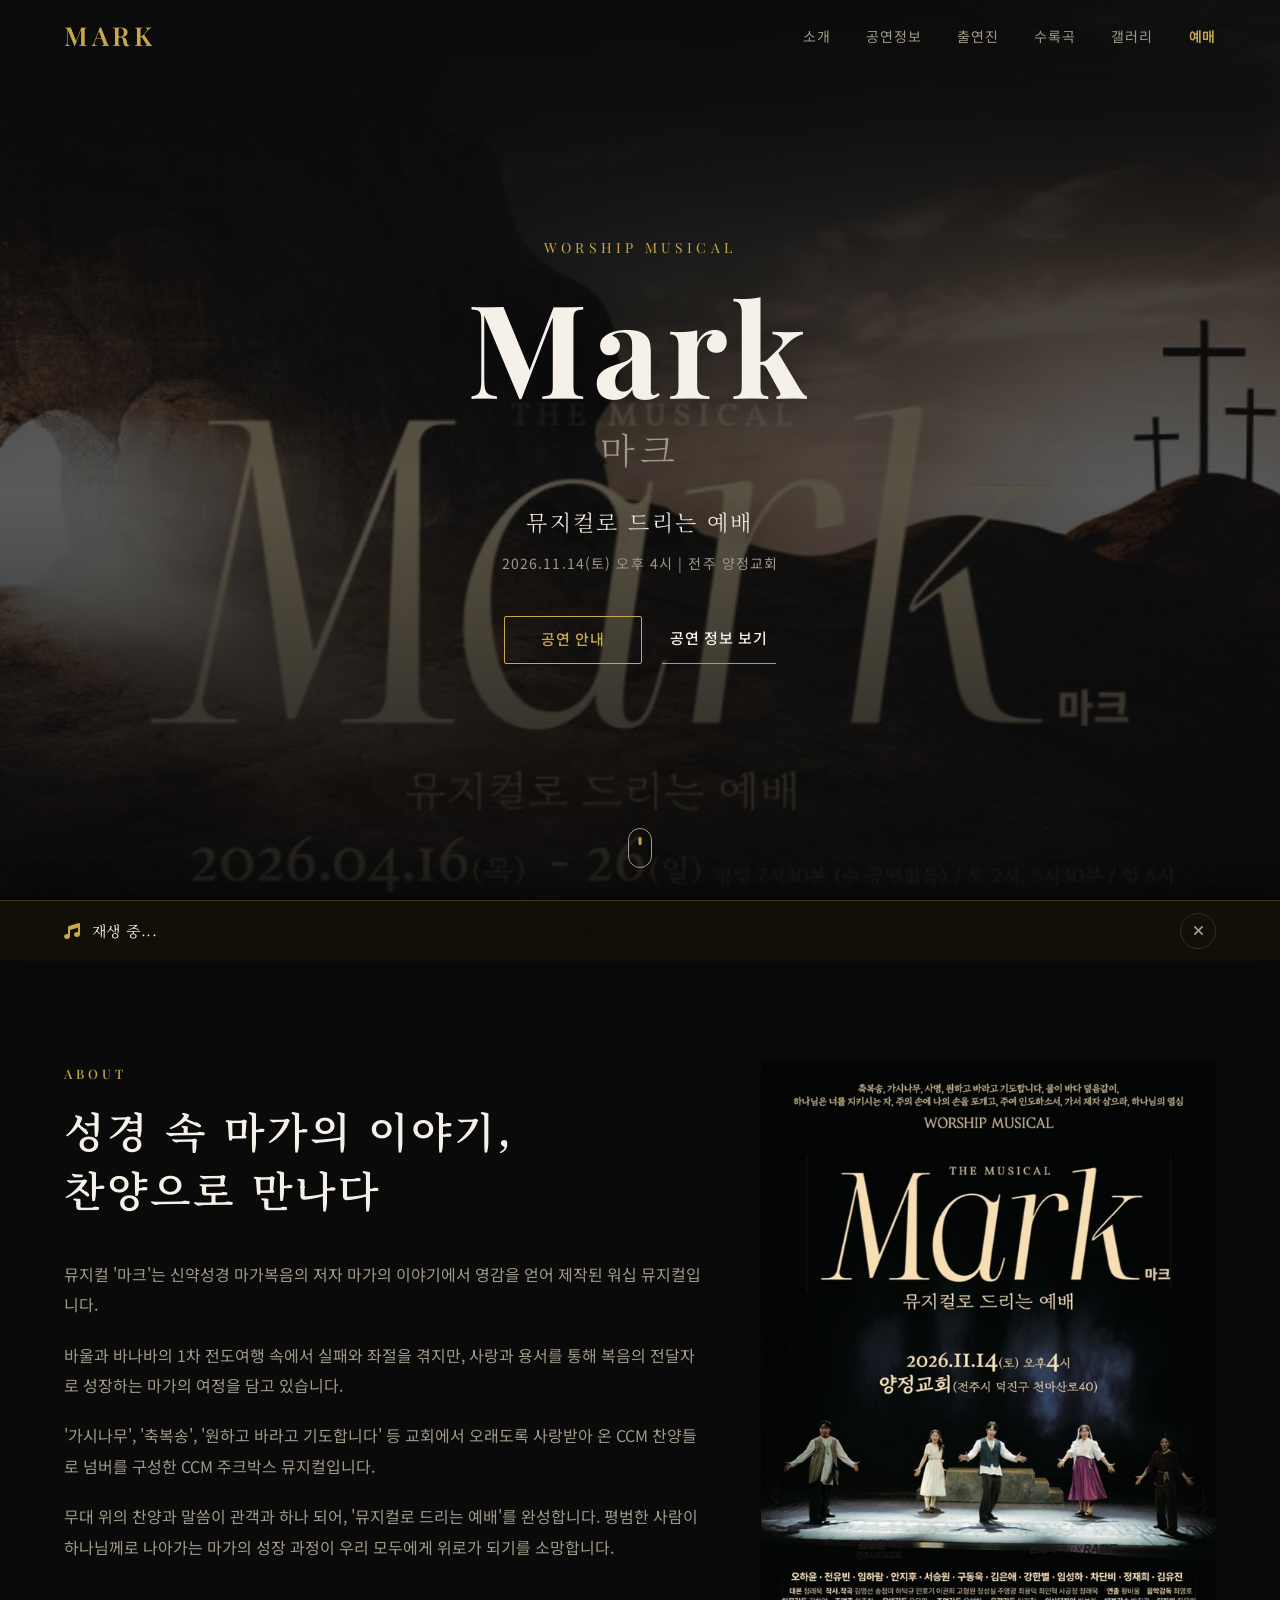
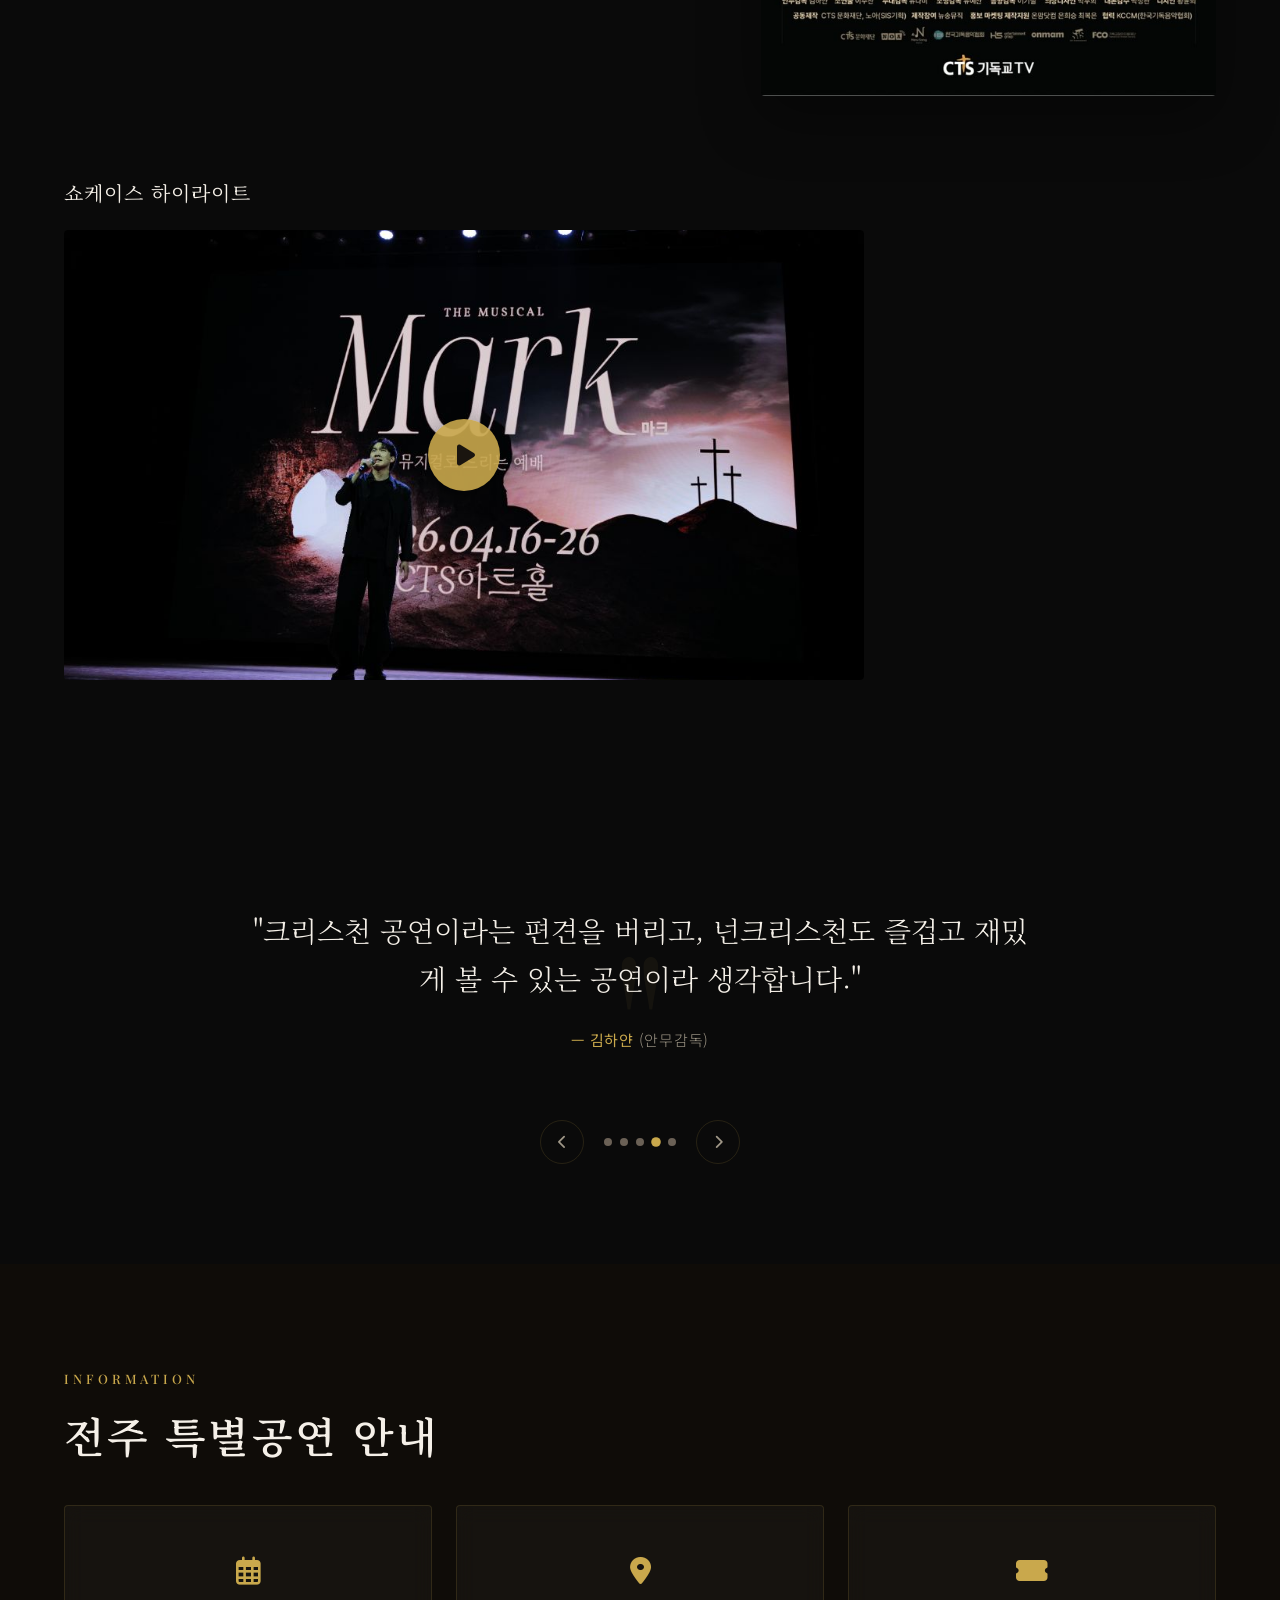
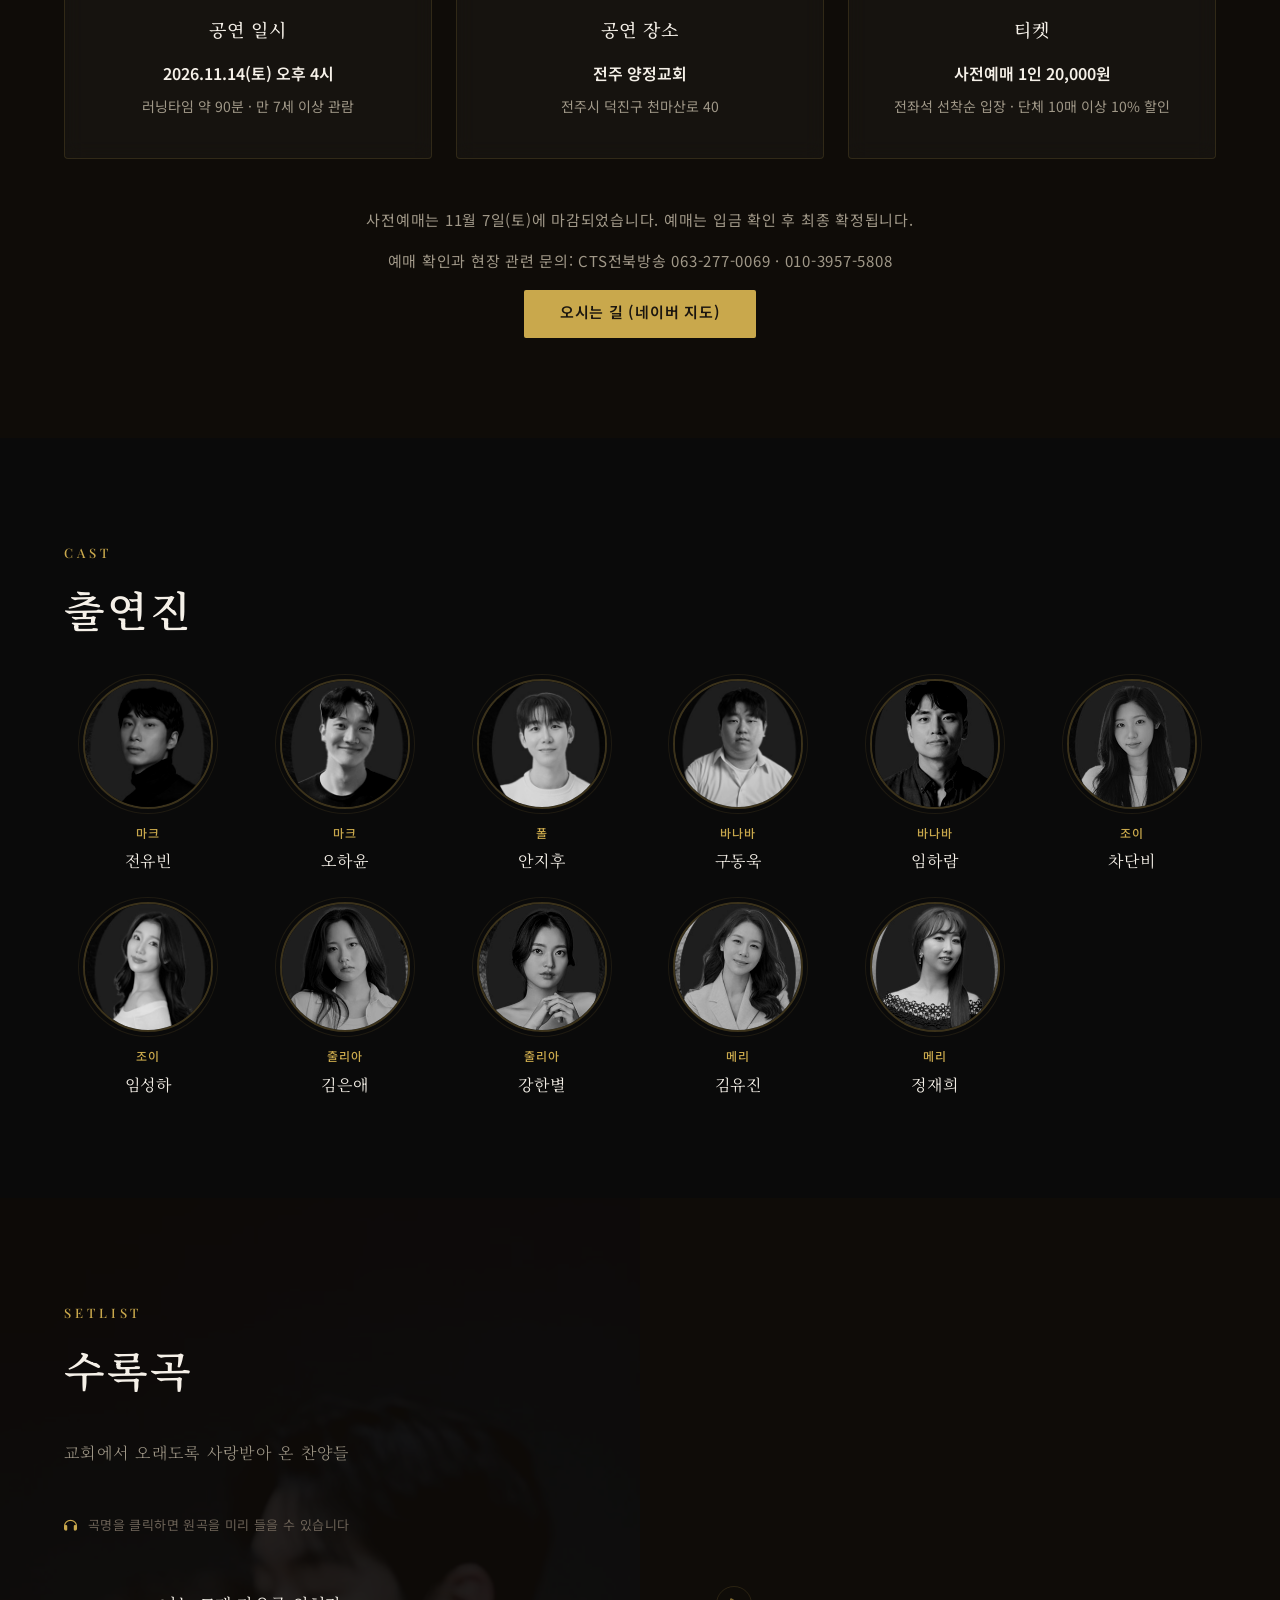
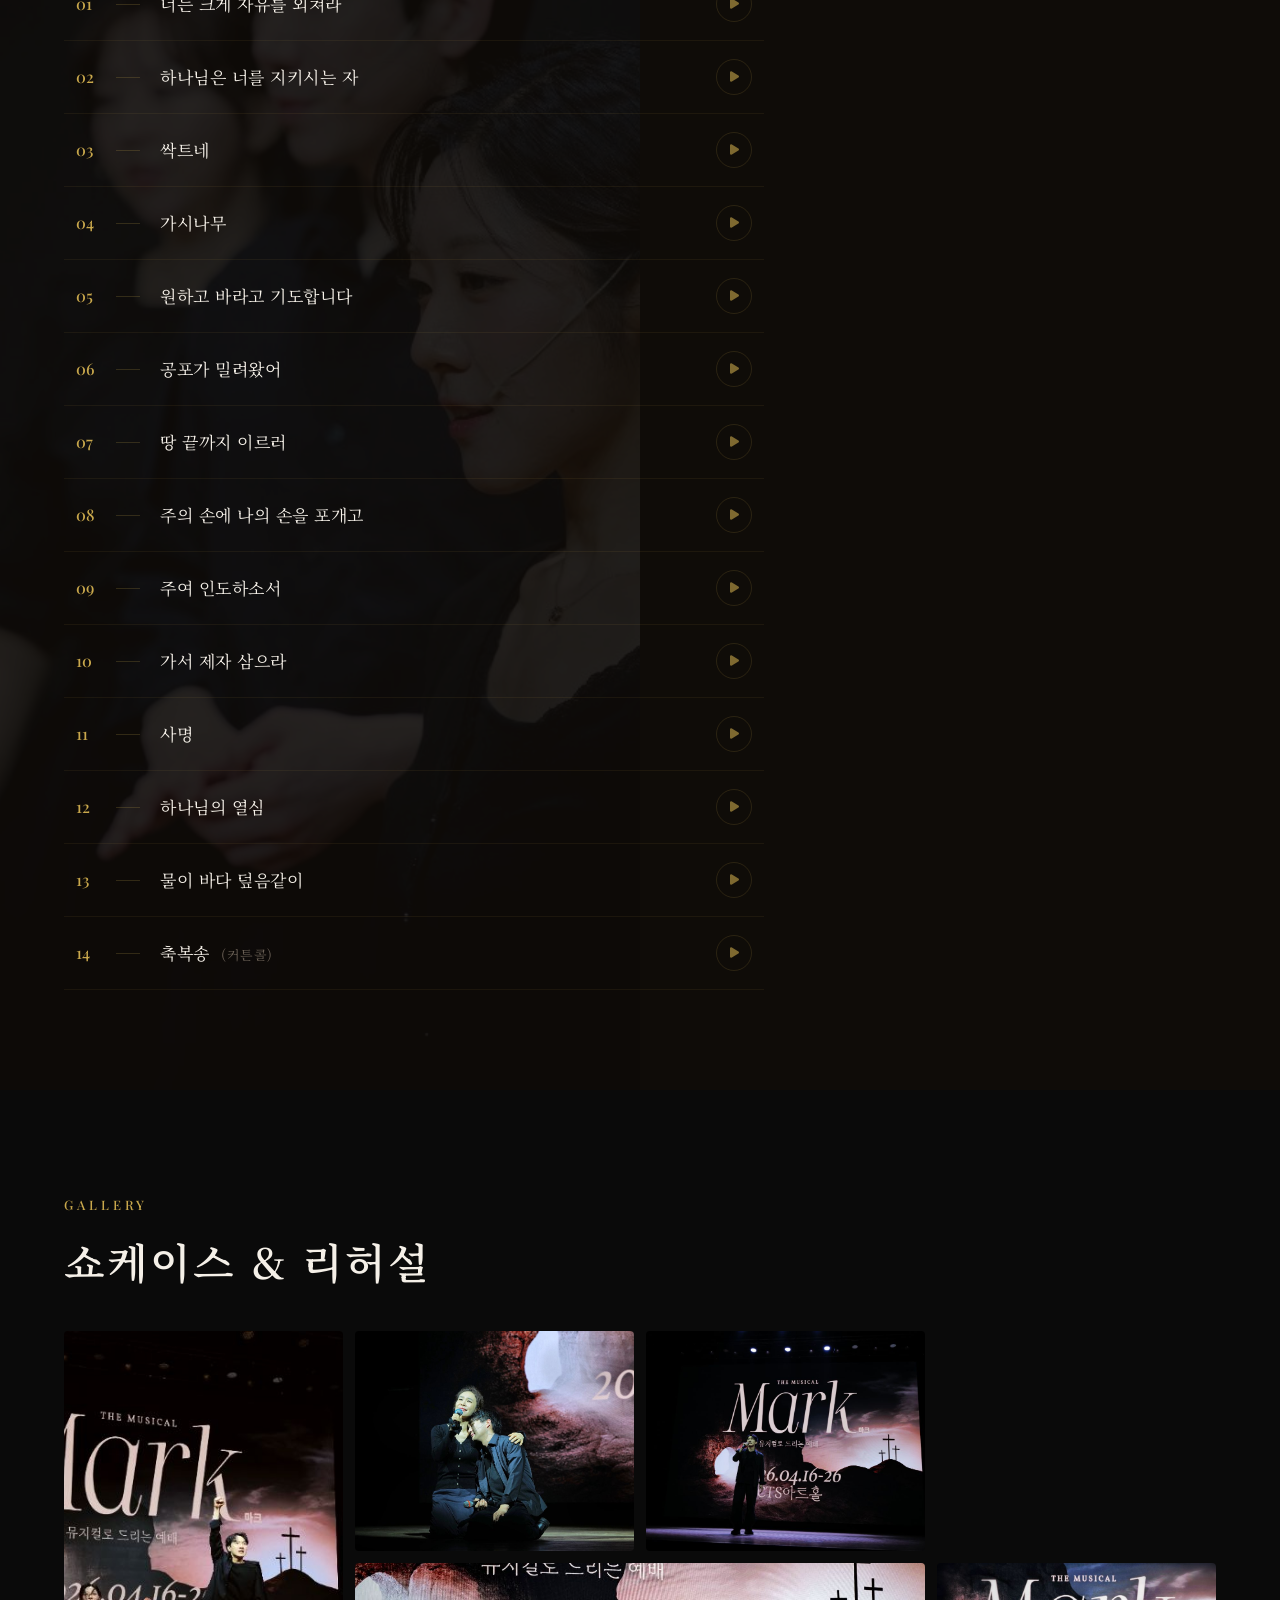
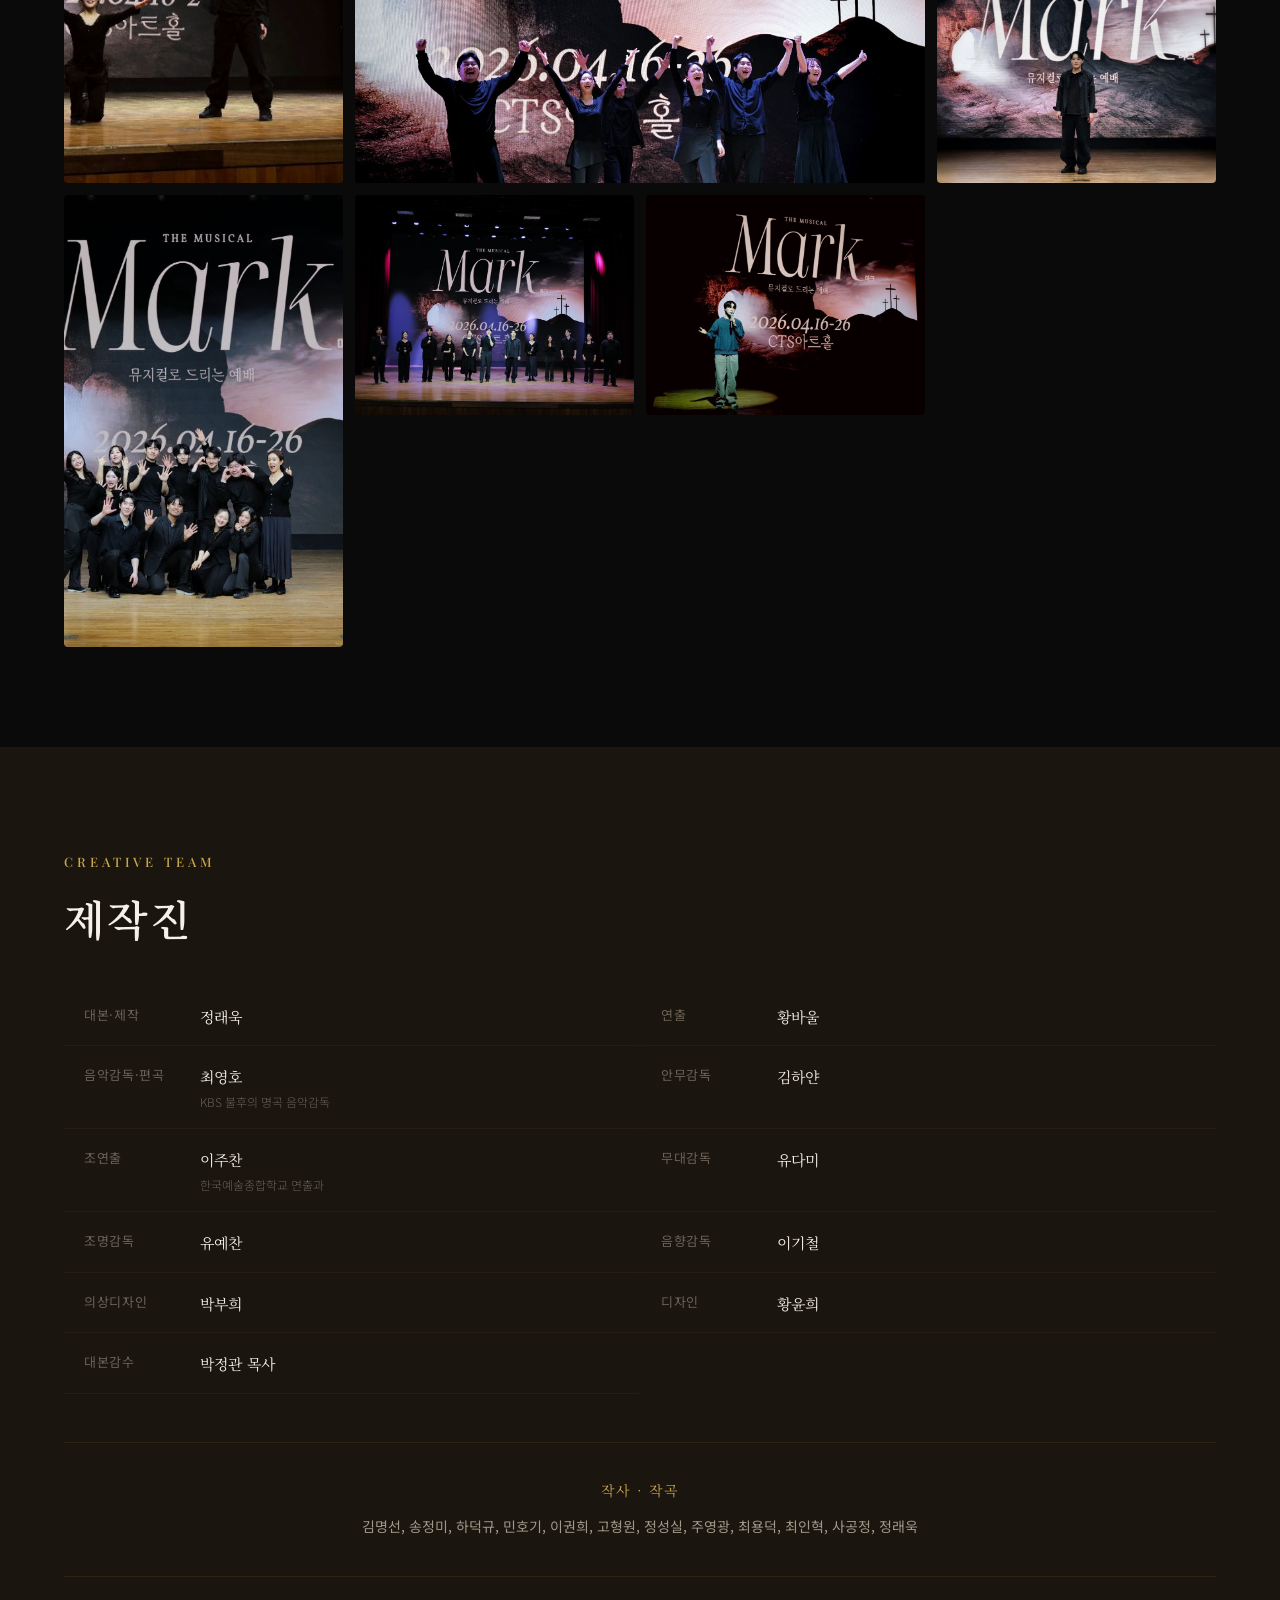
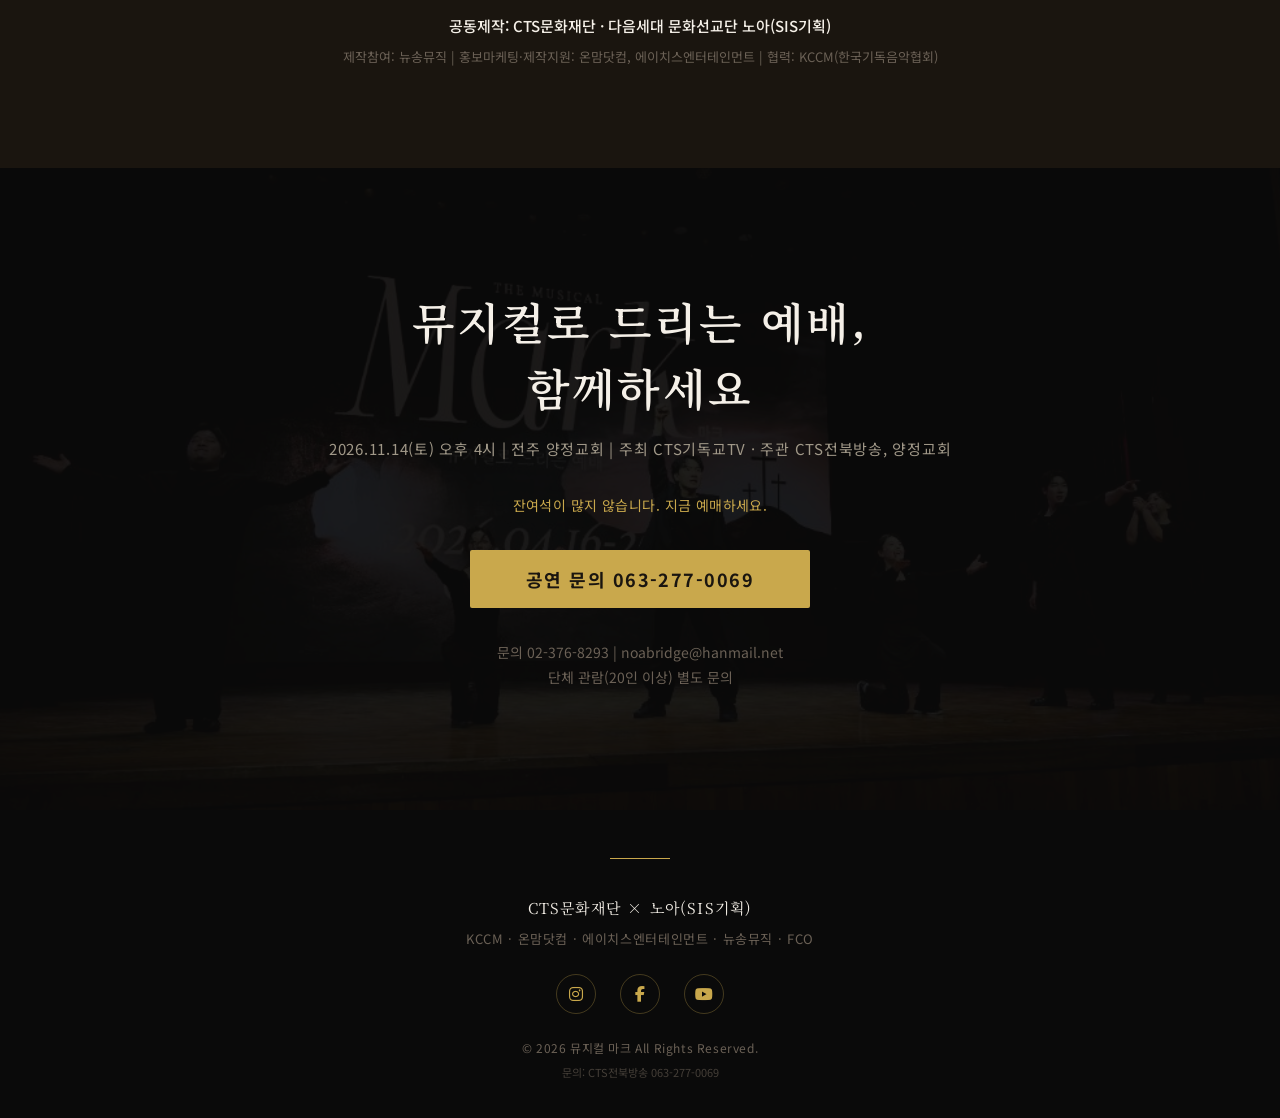
==== index.html @ 4c3b31bd "Add files via upload" ====
<!DOCTYPE html>
<html lang="ko">
<head>
    <meta charset="UTF-8">
    <meta name="viewport" content="width=device-width, initial-scale=1.0">
    <title>WORSHIP MUSICAL MARK | 전주 특별공연</title>
    <meta name="description" content="워십 뮤지컬 마크 전주 특별공연. 2026.11.14(토) 오후 4시 전주 양정교회. 성경 속 마가의 이야기를 찬양과 드라마로 만나세요.">
    <meta property="og:title" content="WORSHIP MUSICAL MARK | 전주 특별공연">
    <meta property="og:description" content="2026.11.14(토) 오후 4시 전주 양정교회. 우리가 사랑했던 찬양이 한 편의 이야기가 됩니다.">
    <meta property="og:image" content="https://mark.churchhistory.kr/images/poster-jeonju.jpg">
    <meta property="og:type" content="website">
    <link rel="preconnect" href="https://fonts.googleapis.com">
    <link rel="preconnect" href="https://fonts.gstatic.com" crossorigin>
    <link href="https://fonts.googleapis.com/css2?family=Playfair+Display:ital,wght@0,400;0,500;0,600;0,700;1,400&family=Noto+Serif+KR:wght@300;400;500;600;700&family=Noto+Sans+KR:wght@300;400;500;600;700&display=swap" rel="stylesheet">
    <link rel="stylesheet" href="https://cdn.jsdelivr.net/npm/@fortawesome/fontawesome-free@6.4.0/css/all.min.css">
    <link rel="stylesheet" href="style.css">
</head>
<body>
    <!-- Navigation -->
    <nav id="navbar" class="navbar">
        <div class="nav-inner">
            <a href="#hero" class="nav-logo">MARK</a>
            <ul class="nav-links" id="navLinks">
                <li><a href="#about" data-nav>소개</a></li>
                <li><a href="#information" data-nav>공연정보</a></li>
                <li><a href="#cast" data-nav>출연진</a></li>
                <li><a href="#setlist" data-nav>수록곡</a></li>
                <li><a href="#gallery" data-nav>갤러리</a></li>
                <li><a href="#booking" data-nav class="nav-cta">예매</a></li>
            </ul>
            <button class="hamburger" id="hamburger" aria-label="메뉴 열기">
                <span></span><span></span><span></span>
            </button>
        </div>
    </nav>

    <!-- Mobile Menu Overlay -->
    <div class="mobile-menu" id="mobileMenu">
        <ul>
            <li><a href="#about" data-mobile-nav>소개</a></li>
            <li><a href="#voice" data-mobile-nav>한마디</a></li>
            <li><a href="#information" data-mobile-nav>공연정보</a></li>
            
            <li><a href="#curtaincall" data-mobile-nav>커튼콜</a></li>
            <li><a href="#cast" data-mobile-nav>출연진</a></li>
            <li><a href="#setlist" data-mobile-nav>수록곡</a></li>
            <li><a href="#gallery" data-mobile-nav>갤러리</a></li>
            <li><a href="#creative" data-mobile-nav>제작진</a></li>
            <li><a href="#booking" data-mobile-nav class="mobile-cta">예매</a></li>
        </ul>
    </div>

    <!-- Section 1: Hero — Slideshow Background -->
    <section id="hero" class="hero">
        <div class="hero-slideshow">
            <div class="hero-slide active">
                <img src="gallery-02.jpg" alt="" class="hero-slide-img">
            </div>
            <div class="hero-slide">
                <img src="gallery-01.jpg" alt="" class="hero-slide-img">
            </div>
            <div class="hero-slide">
                <img src="gallery-04.jpg" alt="" class="hero-slide-img">
            </div>
            <div class="hero-slide">
                <img src="hero-bg.jpg" alt="" class="hero-slide-img">
            </div>
        </div>
        <div class="hero-overlay"></div>
        <div class="hero-content">
            <p class="hero-sub reveal">WORSHIP MUSICAL</p>
            <h1 class="hero-title reveal">Mark</h1>
            <p class="hero-title-kr reveal">마크</p>
            <p class="hero-tagline reveal">뮤지컬로 드리는 예배</p>
            <p class="hero-date reveal">2026.11.14(토) 오후 4시 | 전주 양정교회</p>
            <div class="hero-buttons reveal">
                <a href="#information" class="btn btn-outline-gold">공연 안내</a>
                <a href="#information" class="btn btn-text-link">공연 정보 보기</a>
            </div>
        </div>
        <div class="scroll-indicator">
            <span></span>
        </div>
    </section>

    <!-- Countdown Banner -->
    <div class="countdown-banner" id="countdownBanner">
        <div class="countdown-inner">
            <span id="countdownText"></span>
        </div>
    </div>

    <!-- Section 2: About -->
    <section id="about" class="section about">
        <div class="container">
            <div class="about-grid">
                <div class="about-text">
                    <span class="section-label reveal">ABOUT</span>
                    <h2 class="section-title reveal">성경 속 마가의 이야기,<br>찬양으로 만나다</h2>
                    <div class="about-body reveal">
                        <p>뮤지컬 '마크'는 신약성경 마가복음의 저자 마가의 이야기에서 영감을 얻어 제작된 워십 뮤지컬입니다.</p>
                        <p>바울과 바나바의 1차 전도여행 속에서 실패와 좌절을 겪지만, 사랑과 용서를 통해 복음의 전달자로 성장하는 마가의 여정을 담고 있습니다.</p>
                        <p>'가시나무', '축복송', '원하고 바라고 기도합니다' 등 교회에서 오래도록 사랑받아 온 CCM 찬양들로 넘버를 구성한 CCM 주크박스 뮤지컬입니다.</p>
                        <p>무대 위의 찬양과 말씀이 관객과 하나 되어, '뮤지컬로 드리는 예배'를 완성합니다. 평범한 사람이 하나님께로 나아가는 마가의 성장 과정이 우리 모두에게 위로가 되기를 소망합니다.</p>
                    </div>
                </div>
                <div class="about-image reveal">
                    <img src="poster-jeonju.jpg" alt="뮤지컬 마크 포스터" loading="lazy">
                </div>
            </div>
            <!-- Video Section — YouTube Embed -->
            <div class="video-section reveal">
                <h3 class="video-title">쇼케이스 하이라이트</h3>
                <div class="video-wrapper" id="videoWrapper">
                    <div class="video-thumbnail-wrap" id="videoThumbnail">
                        <img src="gallery-03.jpg" alt="쇼케이스 하이라이트 썸네일" loading="lazy" class="video-thumbnail">
                        <button class="video-play-btn" aria-label="영상 재생">
                            <i class="fas fa-play"></i>
                        </button>
                    </div>
                </div>
            </div>
        </div>
    </section>

    <!-- Section: Voice / Quotes -->
    <section id="voice" class="section voice">
        <div class="container">
            <div class="voice-deco">"</div>
            <div class="voice-slider" id="voiceSlider">
                <div class="voice-slide active" data-slide="0">
                    <blockquote>
                        <p>"하나님은 한 사람 한 사람을 존재 자체로 사랑하시고 빚어 가신다는 걸 알았으면 좋겠습니다."</p>
                        <cite>— 황바울 <span>(연출)</span></cite>
                    </blockquote>
                </div>
                <div class="voice-slide" data-slide="1">
                    <blockquote>
                        <p>"가장 큰 수확은 신인 배우들의 열정과 진정성, 그리고 폭발적인 성량"</p>
                        <cite>— 공연전시 인플루언서 은피리</cite>
                    </blockquote>
                </div>
                <div class="voice-slide" data-slide="2">
                    <blockquote>
                        <p>"바나바의 이름이 '위로의 아들'이라는 뜻을 알게 되었습니다. 배역에 맞게 동료 배우들을 사랑으로 대하려 노력하고 있습니다."</p>
                        <cite>— 임하람 <span>(바나바 역)</span></cite>
                    </blockquote>
                </div>
                <div class="voice-slide" data-slide="3">
                    <blockquote>
                        <p>"크리스천 공연이라는 편견을 버리고, 넌크리스천도 즐겁고 재밌게 볼 수 있는 공연이라 생각합니다."</p>
                        <cite>— 김하얀 <span>(안무감독)</span></cite>
                    </blockquote>
                </div>
                <div class="voice-slide" data-slide="4">
                    <blockquote>
                        <p>"마가의 걸음을 잘 기억하셔서, 앞으로의 삶에서 많은 넘어짐과 실패 속에서도 하나님을 기억하시길."</p>
                        <cite>— 이주찬 <span>(조연출)</span></cite>
                    </blockquote>
                </div>
            </div>
            <div class="voice-controls">
                <button class="voice-arrow voice-prev" aria-label="이전"><i class="fas fa-chevron-left"></i></button>
                <div class="voice-dots" id="voiceDots"></div>
                <button class="voice-arrow voice-next" aria-label="다음"><i class="fas fa-chevron-right"></i></button>
            </div>
        </div>
    </section>

    <!-- Section 3: Information -->
    <section id="information" class="section information">
        <div class="container">
            <span class="section-label reveal">INFORMATION</span>
            <h2 class="section-title reveal">전주 특별공연 안내</h2>
            <div class="info-grid">
                <div class="info-card reveal">
                    <div class="info-icon"><i class="far fa-calendar-alt"></i></div>
                    <h3>공연 일시</h3>
                    <p class="info-main">2026.11.14(토) 오후 4시</p>
                    <p class="info-detail">러닝타임 약 90분 · 만 7세 이상 관람</p>
                </div>
                <div class="info-card reveal">
                    <div class="info-icon"><i class="fas fa-map-marker-alt"></i></div>
                    <h3>공연 장소</h3>
                    <p class="info-main">전주 양정교회</p>
                    <p class="info-detail">전주시 덕진구 천마산로 40</p>
                </div>
                <div class="info-card reveal">
                    <div class="info-icon"><i class="fas fa-ticket-alt"></i></div>
                    <h3>티켓</h3>
                    <p class="info-main">사전예매 1인 20,000원</p>
                    <p class="info-detail">전좌석 선착순 입장 · 단체 10매 이상 10% 할인</p>
                </div>
            </div>
            <div class="info-booking reveal">
                <p>사전예매는 11월 7일(토)에 마감되었습니다. 예매는 입금 확인 후 최종 확정됩니다.</p>
                <p>예매 확인과 현장 관련 문의: CTS전북방송 <a href="tel:063-277-0069">063-277-0069</a> · <a href="tel:010-3957-5808">010-3957-5808</a></p>
                <a href="https://map.naver.com/p/search/%EC%A0%84%EC%A3%BC%20%EC%96%91%EC%A0%95%EA%B5%90%ED%9A%8C" target="_blank" rel="noopener" class="btn btn-gold">오시는 길 (네이버 지도)</a>
            </div>
        </div>
    </section>

    <!-- Section 4: Discount -->
    

    <!-- Section 5: Special Curtain Call -->
    

    <!-- Section 6: Cast — Integrated Profile Cards -->
    <section id="cast" class="section cast">
        <div class="container">
            <span class="section-label reveal">CAST</span>
            <h2 class="section-title reveal">출연진</h2>
            <div class="cast-grid reveal">
                <!-- Row 1: 전유빈, 오하윤, 안지후, 구동욱 -->
                <div class="cast-card" data-bio="한국예술종합학교 재학 (신인)">
                    <div class="cast-img-wrap">
                        <img class="cast-photo" src="cast-jeon-yubin.jpg" alt="전유빈" loading="lazy">
                        <div class="cast-overlay">
                            <span class="cast-bio-text">한국예술종합학교 재학 (신인)</span>
                        </div>
                    </div>
                    <span class="cast-role">마크</span>
                    <span class="cast-name">전유빈</span>
                </div>
                <div class="cast-card" data-bio="한국예술종합학교 재학 (신인)">
                    <div class="cast-img-wrap">
                        <img class="cast-photo" src="cast-oh-hayoon.jpg" alt="오하윤" loading="lazy">
                        <div class="cast-overlay">
                            <span class="cast-bio-text">한국예술종합학교 재학 (신인)</span>
                        </div>
                    </div>
                    <span class="cast-role">마크</span>
                    <span class="cast-name">오하윤</span>
                </div>
                <div class="cast-card" data-bio="김종욱 찾기, 뱀프헌터, 음악극 수궁가 등 출연">
                    <div class="cast-img-wrap">
                        <img class="cast-photo" src="cast-ahn-jihu.jpg" alt="안지후" loading="lazy">
                        <div class="cast-overlay">
                            <span class="cast-bio-text">김종욱 찾기, 뱀프헌터, 음악극 수궁가 등 출연</span>
                        </div>
                    </div>
                    <span class="cast-role">폴</span>
                    <span class="cast-name">안지후</span>
                </div>
                <div class="cast-card" data-bio="넷플릭스 Take One AKMU편, 이문세 The Best 등 출연">
                    <div class="cast-img-wrap">
                        <img class="cast-photo" src="cast-koo-donguk.jpg" alt="구동욱" loading="lazy">
                        <div class="cast-overlay">
                            <span class="cast-bio-text">넷플릭스 Take One AKMU편, 이문세 The Best 등 출연</span>
                        </div>
                    </div>
                    <span class="cast-role">바나바</span>
                    <span class="cast-name">구동욱</span>
                </div>
                <!-- Row 1 continued: 임하람, 차단비 -->
                <div class="cast-card" data-bio="지저스크라이스트 수퍼스타, 데스노트, 록키호러쇼 등 출연">
                    <div class="cast-img-wrap">
                        <img class="cast-photo" src="cast-im-haram.jpg" alt="임하람" loading="lazy">
                        <div class="cast-overlay">
                            <span class="cast-bio-text">지저스크라이스트 수퍼스타, 데스노트, 록키호러쇼 등 출연</span>
                        </div>
                    </div>
                    <span class="cast-role">바나바</span>
                    <span class="cast-name">임하람</span>
                </div>
                <div class="cast-card" data-bio="오즈의 의류수거함(주연), 세종1446 등 출연">
                    <div class="cast-img-wrap">
                        <img class="cast-photo" src="cast-cha-danbi.jpg" alt="차단비" loading="lazy">
                        <div class="cast-overlay">
                            <span class="cast-bio-text">오즈의 의류수거함(주연), 세종1446 등 출연</span>
                        </div>
                    </div>
                    <span class="cast-role">조이</span>
                    <span class="cast-name">차단비</span>
                </div>
                <!-- Row 2: 임성하, 김은애, 강한별, 김유진, 정재희 -->
                <div class="cast-card" data-bio="백석예술대학교 뮤지컬과 졸업 (신인)">
                    <div class="cast-img-wrap">
                        <img class="cast-photo" src="cast-im-sungha.jpg" alt="임성하" loading="lazy">
                        <div class="cast-overlay">
                            <span class="cast-bio-text">백석예술대학교 뮤지컬과 졸업 (신인)</span>
                        </div>
                    </div>
                    <span class="cast-role">조이</span>
                    <span class="cast-name">임성하</span>
                </div>
                <div class="cast-card" data-bio="스웨그에이지 외쳐 조선! 등 출연">
                    <div class="cast-img-wrap">
                        <img class="cast-photo" src="cast-kim-eunae.jpg" alt="김은애" loading="lazy">
                        <div class="cast-overlay">
                            <span class="cast-bio-text">스웨그에이지 외쳐 조선! 등 출연</span>
                        </div>
                    </div>
                    <span class="cast-role">줄리아</span>
                    <span class="cast-name">김은애</span>
                </div>
                <div class="cast-card" data-bio="설공찬, 메리골드, 사월 등 출연">
                    <div class="cast-img-wrap">
                        <img class="cast-photo" src="cast-kang-hanbyul.jpg" alt="강한별" loading="lazy">
                        <div class="cast-overlay">
                            <span class="cast-bio-text">설공찬, 메리골드, 사월 등 출연</span>
                        </div>
                    </div>
                    <span class="cast-role">줄리아</span>
                    <span class="cast-name">강한별</span>
                </div>
                <div class="cast-card" data-bio="경희대 성악과/단국대 뮤지컬 석사, 싱인인더레인, 미녀와야수 등 출연">
                    <div class="cast-img-wrap">
                        <img class="cast-photo" src="cast-kim-yujin.jpg" alt="김유진" loading="lazy">
                        <div class="cast-overlay">
                            <span class="cast-bio-text">경희대 성악과/단국대 뮤지컬 석사, 싱인인더레인, 미녀와야수 등 출연</span>
                        </div>
                    </div>
                    <span class="cast-role">메리</span>
                    <span class="cast-name">김유진</span>
                </div>
                <div class="cast-card" data-bio="지킬앤하이드, 스위니토드, 웃는남자 등 출연">
                    <div class="cast-img-wrap">
                        <img class="cast-photo" src="cast-jung-jaehee.jpg" alt="정재희" loading="lazy">
                        <div class="cast-overlay">
                            <span class="cast-bio-text">지킬앤하이드, 스위니토드, 웃는남자 등 출연</span>
                        </div>
                    </div>
                    <span class="cast-role">메리</span>
                    <span class="cast-name">정재희</span>
                </div>
            </div>
        </div>
    </section>

    <!-- Section 7: Setlist -->
    <section id="setlist" class="section setlist">
        <div class="setlist-bg-img"></div>
        <div class="container">
            <span class="section-label reveal">SETLIST</span>
            <h2 class="section-title reveal">수록곡</h2>
            <p class="setlist-subtitle reveal">교회에서 오래도록 사랑받아 온 찬양들</p>
            <p class="setlist-hint reveal"><i class="fas fa-headphones"></i> 곡명을 클릭하면 원곡을 미리 들을 수 있습니다</p>
            <ol class="setlist-list">
                <li class="reveal" data-yt="CCM 너는 크게 자유를 외쳐라"><span class="sl-num">01</span><span class="sl-divider"></span><span class="sl-name">너는 크게 자유를 외쳐라</span><button class="sl-play" aria-label="재생"><i class="fas fa-play"></i></button></li>
                <li class="reveal" data-yt="CCM 하나님은 너를 지키시는 자"><span class="sl-num">02</span><span class="sl-divider"></span><span class="sl-name">하나님은 너를 지키시는 자</span><button class="sl-play" aria-label="재생"><i class="fas fa-play"></i></button></li>
                <li class="reveal" data-yt="CCM 싹트네 찬양"><span class="sl-num">03</span><span class="sl-divider"></span><span class="sl-name">싹트네</span><button class="sl-play" aria-label="재생"><i class="fas fa-play"></i></button></li>
                <li class="reveal" data-yt="CCM 가시나무 찬양"><span class="sl-num">04</span><span class="sl-divider"></span><span class="sl-name">가시나무</span><button class="sl-play" aria-label="재생"><i class="fas fa-play"></i></button></li>
                <li class="reveal" data-yt="찬미워십 원하고 바라고 기도합니다"><span class="sl-num">05</span><span class="sl-divider"></span><span class="sl-name">원하고 바라고 기도합니다</span><button class="sl-play" aria-label="재생"><i class="fas fa-play"></i></button></li>
                <li class="reveal" data-yt="CCM 공포가 밀려왔어 찬양"><span class="sl-num">06</span><span class="sl-divider"></span><span class="sl-name">공포가 밀려왔어</span><button class="sl-play" aria-label="재생"><i class="fas fa-play"></i></button></li>
                <li class="reveal" data-yt="CCM 땅 끝까지 이르러 찬양"><span class="sl-num">07</span><span class="sl-divider"></span><span class="sl-name">땅 끝까지 이르러</span><button class="sl-play" aria-label="재생"><i class="fas fa-play"></i></button></li>
                <li class="reveal" data-yt="CCM 주의 손에 나의 손을 포개고"><span class="sl-num">08</span><span class="sl-divider"></span><span class="sl-name">주의 손에 나의 손을 포개고</span><button class="sl-play" aria-label="재생"><i class="fas fa-play"></i></button></li>
                <li class="reveal" data-yt="CCM 주여 인도하소서 찬양"><span class="sl-num">09</span><span class="sl-divider"></span><span class="sl-name">주여 인도하소서</span><button class="sl-play" aria-label="재생"><i class="fas fa-play"></i></button></li>
                <li class="reveal" data-yt="CCM 가서 제자 삼으라 찬양"><span class="sl-num">10</span><span class="sl-divider"></span><span class="sl-name">가서 제자 삼으라</span><button class="sl-play" aria-label="재생"><i class="fas fa-play"></i></button></li>
                <li class="reveal" data-yt="CCM 사명 찬양"><span class="sl-num">11</span><span class="sl-divider"></span><span class="sl-name">사명</span><button class="sl-play" aria-label="재생"><i class="fas fa-play"></i></button></li>
                <li class="reveal" data-yt="CCM 하나님의 열심 찬양"><span class="sl-num">12</span><span class="sl-divider"></span><span class="sl-name">하나님의 열심</span><button class="sl-play" aria-label="재생"><i class="fas fa-play"></i></button></li>
                <li class="reveal" data-yt="CCM 물이 바다 덮음같이 찬양"><span class="sl-num">13</span><span class="sl-divider"></span><span class="sl-name">물이 바다 덮음같이</span><button class="sl-play" aria-label="재생"><i class="fas fa-play"></i></button></li>
                <li class="reveal curtaincall-song" data-yt="CCM 축복송 송정미"><span class="sl-num">14</span><span class="sl-divider"></span><span class="sl-name">축복송 <em>(커튼콜)</em></span><button class="sl-play" aria-label="재생"><i class="fas fa-play"></i></button></li>
            </ol>
        </div>
    </section>

    <!-- Section 8: Gallery -->
    <section id="gallery" class="section gallery">
        <div class="container">
            <span class="section-label reveal">GALLERY</span>
            <h2 class="section-title reveal">쇼케이스 &amp; 리허설</h2>
            <div class="gallery-grid reveal">
                <div class="gallery-item gi-tall" data-index="0">
                    <img src="gallery-01.jpg" alt="단체 안무" loading="lazy">
                </div>
                <div class="gallery-item" data-index="1">
                    <img src="gallery-02.jpg" alt="듀엣 감동 장면" loading="lazy">
                </div>
                <div class="gallery-item" data-index="2">
                    <img src="gallery-03.jpg" alt="솔로 무대" loading="lazy">
                </div>
                <div class="gallery-item gi-wide" data-index="3">
                    <img src="gallery-04.jpg" alt="단체 환호" loading="lazy">
                </div>
                <div class="gallery-item" data-index="4">
                    <img src="gallery-05.jpg" alt="무대 전경" loading="lazy">
                </div>
                <div class="gallery-item gi-tall" data-index="5">
                    <img src="gallery-06.jpg" alt="단체 포즈" loading="lazy">
                </div>
                <div class="gallery-item" data-index="6">
                    <img src="gallery-07.jpg" alt="전원 정면" loading="lazy">
                </div>
                <div class="gallery-item" data-index="7">
                    <img src="gallery-08.jpg" alt="무대 배너 전경" loading="lazy">
                </div>
            </div>
        </div>
    </section>

    <!-- Lightbox -->
    <div class="lightbox" id="lightbox">
        <button class="lb-close" aria-label="닫기"><i class="fas fa-times"></i></button>
        <button class="lb-prev" aria-label="이전"><i class="fas fa-chevron-left"></i></button>
        <button class="lb-next" aria-label="다음"><i class="fas fa-chevron-right"></i></button>
        <div class="lb-content">
            <img src="" alt="" id="lbImage">
        </div>
    </div>

    <!-- Section 9: Creative Team -->
    <section id="creative" class="section creative">
        <div class="container">
            <span class="section-label reveal">CREATIVE TEAM</span>
            <h2 class="section-title reveal">제작진</h2>
            <div class="creative-grid reveal">
                <div class="creative-item"><span class="cr-title">대본·제작</span><span class="cr-name">정래욱</span></div>
                <div class="creative-item"><span class="cr-title">연출</span><span class="cr-name">황바울</span></div>
                <div class="creative-item"><span class="cr-title">음악감독·편곡</span><span class="cr-name">최영호<span class="cr-sub">KBS 불후의 명곡 음악감독</span></span></div>
                <div class="creative-item"><span class="cr-title">안무감독</span><span class="cr-name">김하얀</span></div>
                <div class="creative-item"><span class="cr-title">조연출</span><span class="cr-name">이주찬<span class="cr-sub">한국예술종합학교 연출과</span></span></div>
                <div class="creative-item"><span class="cr-title">무대감독</span><span class="cr-name">유다미</span></div>
                <div class="creative-item"><span class="cr-title">조명감독</span><span class="cr-name">유예찬</span></div>
                <div class="creative-item"><span class="cr-title">음향감독</span><span class="cr-name">이기철</span></div>
                <div class="creative-item"><span class="cr-title">의상디자인</span><span class="cr-name">박부희</span></div>
                <div class="creative-item"><span class="cr-title">디자인</span><span class="cr-name">황윤희</span></div>
                <div class="creative-item"><span class="cr-title">대본감수</span><span class="cr-name">박정관 목사</span></div>
            </div>
            <div class="creative-composers reveal">
                <h4>작사 · 작곡</h4>
                <p>김명선, 송정미, 하덕규, 민호기, 이권희, 고형원, 정성실, 주영광, 최용덕, 최인혁, 사공정, 정래욱</p>
            </div>
            <div class="creative-footer reveal">
                <p class="cf-main">공동제작: CTS문화재단 · 다음세대 문화선교단 노아(SIS기획)</p>
                <p class="cf-sub">제작참여: 뉴송뮤직 | 홍보마케팅·제작지원: 온맘닷컴, 에이치스엔터테인먼트 | 협력: KCCM(한국기독음악협회)</p>
            </div>
        </div>
    </section>

    <!-- Section 10: Booking CTA -->
    <section id="booking" class="section booking">
        <div class="booking-bg"></div>
        <div class="container">
            <h2 class="booking-title reveal">뮤지컬로 드리는 예배,<br>함께하세요</h2>
            <p class="booking-info reveal">2026.11.14(토) 오후 4시 | 전주 양정교회 | 주최 CTS기독교TV · 주관 CTS전북방송, 양정교회</p>
            <div class="booking-countdown reveal" id="bookingCountdown"></div>
            <p class="booking-urgency reveal">잔여석이 많지 않습니다. 지금 예매하세요.</p>
            <a href="tel:063-277-0069" class="btn btn-gold-big reveal">공연 문의 063-277-0069</a>
            <div class="booking-contact reveal">
                <p>문의 02-376-8293 | noabridge@hanmail.net</p>
                <p>단체 관람(20인 이상) 별도 문의</p>
            </div>
        </div>
    </section>

    <!-- Footer -->
    <footer class="footer">
        <div class="footer-line"></div>
        <div class="container">
            <p class="footer-producer">CTS문화재단 × 노아(SIS기획)</p>
            <p class="footer-partners">KCCM · 온맘닷컴 · 에이치스엔터테인먼트 · 뉴송뮤직 · FCO</p>
            <div class="footer-social">
                <a href="#" target="_blank" rel="noopener" aria-label="Instagram"><i class="fab fa-instagram"></i></a>
                <a href="#" target="_blank" rel="noopener" aria-label="Facebook"><i class="fab fa-facebook-f"></i></a>
                <a href="#" target="_blank" rel="noopener" aria-label="YouTube"><i class="fab fa-youtube"></i></a>
            </div>
            <p class="footer-copy">© 2026 뮤지컬 마크 All Rights Reserved.</p>
            <p class="footer-ticket">문의: CTS전북방송 063-277-0069</p>
        </div>
    </footer>

    <!-- Mini Music Player -->
    <div class="mini-player" id="miniPlayer">
        <div class="mini-player-inner">
            <div class="mini-player-info">
                <i class="fas fa-music mini-player-icon"></i>
                <span class="mini-player-title" id="miniPlayerTitle">재생 중...</span>
            </div>
            <div class="mini-player-controls">
                <button class="mini-player-close" id="miniPlayerClose" aria-label="닫기">
                    <i class="fas fa-times"></i>
                </button>
            </div>
        </div>
        <div class="mini-player-iframe-wrap">
            <iframe id="miniPlayerIframe" src="" allow="accelerometer; autoplay; clipboard-write; encrypted-media; gyroscope; picture-in-picture" allowfullscreen title="음악 재생"></iframe>
        </div>
    </div>

    <script src="main.js"></script>
</body>
</html>
---- style.css ----
/* =============================================
   WORSHIP MUSICAL "MARK" — Design System
   Dark + Gold Premium Musical Theme
   v2.0 — Hero Slideshow + Cast Sprite + YouTube
   ============================================= */

/* --- CSS Variables --- */
:root {
    --bg-primary: #0a0a0a;
    --bg-secondary: #1a150f;
    --bg-section-alt: #0f0c08;
    --card-bg: rgba(255,255,255,0.03);
    --card-border: rgba(201,168,76,0.15);
    --gold: #c9a84c;
    --gold-light: #dfc06a;
    --warm: #d4a574;
    --text-primary: #f5f0e8;
    --text-secondary: #a09888;
    --text-muted: #6b6156;
    --font-display: 'Playfair Display', Georgia, serif;
    --font-serif-kr: 'Noto Serif KR', serif;
    --font-sans-kr: 'Noto Sans KR', sans-serif;
}

/* --- Reset & Base --- */
*, *::before, *::after {
    margin: 0;
    padding: 0;
    box-sizing: border-box;
}

html {
    scroll-behavior: smooth;
    font-size: 16px;
    -webkit-font-smoothing: antialiased;
    -moz-osx-font-smoothing: grayscale;
}

body {
    font-family: var(--font-sans-kr);
    background: var(--bg-primary);
    color: var(--text-primary);
    line-height: 1.7;
    overflow-x: hidden;
}

/* Custom Scrollbar */
::-webkit-scrollbar { width: 6px; }
::-webkit-scrollbar-track { background: var(--bg-primary); }
::-webkit-scrollbar-thumb { background: var(--gold); border-radius: 3px; }
::-webkit-scrollbar-thumb:hover { background: var(--gold-light); }

img { max-width: 100%; height: auto; display: block; }
a { text-decoration: none; color: inherit; transition: color 0.3s ease; }
button { cursor: pointer; border: none; background: none; font-family: inherit; color: inherit; }

.container {
    max-width: 1200px;
    margin: 0 auto;
    padding: 0 24px;
    position: relative;
}

.section {
    padding: 100px 0;
    position: relative;
}

/* --- Section Labels & Titles --- */
.section-label {
    display: inline-block;
    font-family: var(--font-display);
    font-size: 13px;
    font-weight: 500;
    color: var(--gold);
    letter-spacing: 0.3em;
    text-transform: uppercase;
    margin-bottom: 16px;
}

.section-title {
    font-family: var(--font-serif-kr);
    font-size: clamp(28px, 4vw, 42px);
    font-weight: 600;
    color: var(--text-primary);
    letter-spacing: 0.05em;
    line-height: 1.4;
    margin-bottom: 40px;
}

/* --- Buttons --- */
.btn {
    display: inline-block;
    font-family: var(--font-sans-kr);
    font-size: 15px;
    font-weight: 500;
    letter-spacing: 0.05em;
    padding: 14px 36px;
    border-radius: 2px;
    transition: all 0.35s ease;
    min-height: 48px;
    line-height: 1;
}

.btn-outline-gold {
    border: 1px solid var(--gold);
    color: var(--gold);
    background: transparent;
}
.btn-outline-gold:hover {
    background: var(--gold);
    color: var(--bg-secondary);
}

.btn-text-link {
    color: var(--text-primary);
    border-bottom: 1px solid var(--text-secondary);
    padding: 14px 8px;
    border-radius: 0;
}
.btn-text-link:hover {
    color: var(--gold);
    border-bottom-color: var(--gold);
}

.btn-gold {
    background: var(--gold);
    color: var(--bg-secondary);
    font-weight: 600;
}
.btn-gold:hover { background: var(--gold-light); }

.btn-gold-big {
    background: var(--gold);
    color: var(--bg-secondary);
    font-weight: 700;
    font-size: 18px;
    padding: 20px 56px;
    letter-spacing: 0.08em;
    border-radius: 2px;
}
.btn-gold-big:hover {
    background: var(--gold-light);
    transform: translateY(-2px);
    box-shadow: 0 8px 30px rgba(201,168,76,0.25);
}

/* --- Reveal Animation --- */
.reveal {
    opacity: 0;
    transform: translateY(32px);
    transition: opacity 0.7s ease-out, transform 0.7s ease-out;
}
.reveal.visible {
    opacity: 1;
    transform: translateY(0);
}

/* =============================================
   NAVIGATION
   ============================================= */
.navbar {
    position: fixed;
    top: 0;
    left: 0;
    width: 100%;
    z-index: 1000;
    background: transparent;
    transition: background 0.4s ease, box-shadow 0.4s ease;
}
.navbar.scrolled {
    background: rgba(10,10,10,0.95);
    backdrop-filter: blur(10px);
    box-shadow: 0 1px 0 rgba(201,168,76,0.1);
}

.nav-inner {
    max-width: 1200px;
    margin: 0 auto;
    padding: 0 24px;
    display: flex;
    align-items: center;
    justify-content: space-between;
    height: 72px;
}

.nav-logo {
    font-family: var(--font-display);
    font-size: 26px;
    font-weight: 600;
    color: var(--gold);
    letter-spacing: 0.15em;
}

.nav-links {
    display: flex;
    list-style: none;
    gap: 36px;
    align-items: center;
}
.nav-links a {
    font-size: 14px;
    font-weight: 400;
    letter-spacing: 0.05em;
    color: var(--text-secondary);
    transition: color 0.3s;
    padding: 8px 0;
}
.nav-links a:hover, .nav-links a.active { color: var(--text-primary); }
.nav-links .nav-cta { color: var(--gold) !important; font-weight: 600; }

.hamburger {
    display: none;
    flex-direction: column;
    gap: 6px;
    width: 28px;
    padding: 4px 0;
    z-index: 1100;
}
.hamburger span {
    display: block;
    height: 1.5px;
    background: var(--text-primary);
    transition: all 0.3s ease;
    border-radius: 1px;
}
.hamburger.open span:nth-child(1) { transform: translateY(7.5px) rotate(45deg); }
.hamburger.open span:nth-child(2) { opacity: 0; }
.hamburger.open span:nth-child(3) { transform: translateY(-7.5px) rotate(-45deg); }

/* Mobile Menu */
.mobile-menu {
    position: fixed;
    inset: 0;
    background: rgba(10,10,10,0.98);
    z-index: 1050;
    display: flex;
    align-items: center;
    justify-content: center;
    opacity: 0;
    visibility: hidden;
    transition: opacity 0.4s ease, visibility 0.4s ease;
}
.mobile-menu.open { opacity: 1; visibility: visible; }
.mobile-menu ul { list-style: none; text-align: center; }
.mobile-menu li { margin: 20px 0; }
.mobile-menu a {
    font-family: var(--font-serif-kr);
    font-size: 24px;
    font-weight: 400;
    color: var(--text-secondary);
    letter-spacing: 0.1em;
    transition: color 0.3s;
}
.mobile-menu a:hover { color: var(--text-primary); }
.mobile-menu .mobile-cta { color: var(--gold) !important; font-weight: 600; }

/* =============================================
   HERO — Crossfade Slideshow Background
   ============================================= */
.hero {
    position: relative;
    height: 100vh;
    min-height: 600px;
    display: flex;
    align-items: center;
    justify-content: center;
    overflow: hidden;
}

.hero-slideshow {
    position: absolute;
    inset: 0;
    z-index: 0;
}

.hero-slide {
    position: absolute;
    inset: 0;
    opacity: 0;
    transition: opacity 1.5s ease-in-out;
}
.hero-slide.active {
    opacity: 1;
}

.hero-slide-img {
    width: 100%;
    height: 100%;
    object-fit: cover;
    object-position: center;
    transform: scale(1.05);
    animation: heroSlideZoom 8s ease-out forwards;
}

@keyframes heroSlideZoom {
    from { transform: scale(1.08); }
    to { transform: scale(1); }
}

.hero-overlay {
    position: absolute;
    inset: 0;
    z-index: 1;
    background:
        linear-gradient(180deg,
            rgba(10,10,10,0.88) 0%,
            rgba(10,10,10,0.72) 30%,
            rgba(10,10,10,0.68) 55%,
            rgba(10,10,10,0.78) 75%,
            rgba(10,10,10,0.92) 100%);
}

.hero-content {
    position: relative;
    z-index: 2;
    text-align: center;
    padding: 0 24px;
}

.hero-sub {
    font-family: var(--font-display);
    font-size: 14px;
    color: var(--gold);
    letter-spacing: 0.3em;
    margin-bottom: 20px;
    font-weight: 400;
}

.hero-title {
    font-family: var(--font-display);
    font-size: clamp(60px, 12vw, 130px);
    font-weight: 700;
    color: var(--text-primary);
    letter-spacing: 0.05em;
    line-height: 1;
    margin-bottom: 8px;
    text-shadow: 0 4px 40px rgba(0,0,0,0.5);
}

.hero-title-kr {
    font-family: var(--font-serif-kr);
    font-size: clamp(22px, 3vw, 36px);
    color: var(--text-secondary);
    letter-spacing: 0.15em;
    font-weight: 300;
    margin-bottom: 24px;
}

.hero-tagline {
    font-family: var(--font-serif-kr);
    font-size: clamp(16px, 2vw, 22px);
    color: var(--text-primary);
    font-weight: 300;
    letter-spacing: 0.1em;
    margin-bottom: 12px;
    text-shadow: 0 2px 20px rgba(0,0,0,0.4);
}

.hero-date {
    font-family: var(--font-sans-kr);
    font-size: 14px;
    color: var(--text-secondary);
    letter-spacing: 0.08em;
    margin-bottom: 40px;
}

.hero-buttons {
    display: flex;
    gap: 20px;
    justify-content: center;
    align-items: center;
    flex-wrap: wrap;
}

/* Scroll Indicator */
.scroll-indicator {
    position: absolute;
    bottom: 32px;
    left: 50%;
    transform: translateX(-50%);
    z-index: 2;
}
.scroll-indicator span {
    display: block;
    width: 24px;
    height: 40px;
    border: 1.5px solid var(--text-secondary);
    border-radius: 12px;
    position: relative;
}
.scroll-indicator span::after {
    content: '';
    width: 3px;
    height: 8px;
    background: var(--gold);
    border-radius: 2px;
    position: absolute;
    top: 8px;
    left: 50%;
    transform: translateX(-50%);
    animation: scrollBounce 2s ease-in-out infinite;
}

@keyframes scrollBounce {
    0%, 100% { top: 8px; opacity: 1; }
    50% { top: 22px; opacity: 0.3; }
}

/* =============================================
   COUNTDOWN BANNER
   ============================================= */
.countdown-banner {
    background: var(--gold);
    padding: 16px 24px;
    text-align: center;
}
.countdown-inner { max-width: 1200px; margin: 0 auto; }
#countdownText {
    font-family: var(--font-sans-kr);
    font-size: 15px;
    font-weight: 700;
    color: var(--bg-secondary);
    letter-spacing: 0.05em;
}

/* =============================================
   ABOUT
   ============================================= */
.about { background: var(--bg-primary); }

.about-grid {
    display: grid;
    grid-template-columns: 1.4fr 1fr;
    gap: 60px;
    align-items: start;
    margin-bottom: 80px;
}

.about-body p {
    font-size: 16px;
    line-height: 1.9;
    color: var(--text-secondary);
    margin-bottom: 20px;
}
.about-body p:last-child { margin-bottom: 0; }

.about-image img {
    border-radius: 4px;
    width: 100%;
    box-shadow: 0 20px 60px rgba(0,0,0,0.4);
}

/* Video Section — YouTube */
.video-section { margin-top: 0; }

.video-title {
    font-family: var(--font-serif-kr);
    font-size: 20px;
    font-weight: 400;
    color: var(--text-primary);
    margin-bottom: 20px;
    letter-spacing: 0.05em;
}

.video-wrapper {
    position: relative;
    width: 100%;
    max-width: 800px;
    aspect-ratio: 16/9;
    overflow: hidden;
    border-radius: 4px;
    background: #111;
}

.video-thumbnail-wrap {
    position: relative;
    width: 100%;
    height: 100%;
    cursor: pointer;
}

.video-wrapper .video-thumbnail {
    width: 100%;
    height: 100%;
    object-fit: cover;
    transition: transform 0.5s ease;
}
.video-thumbnail-wrap:hover .video-thumbnail {
    transform: scale(1.03);
}
.video-play-btn {
    position: absolute;
    top: 50%;
    left: 50%;
    transform: translate(-50%, -50%);
    width: 72px;
    height: 72px;
    border-radius: 50%;
    background: rgba(201,168,76,0.9);
    color: var(--bg-secondary);
    font-size: 24px;
    display: flex;
    align-items: center;
    justify-content: center;
    transition: all 0.3s ease;
    box-shadow: 0 4px 30px rgba(0,0,0,0.4);
}
.video-play-btn i { margin-left: 3px; }
.video-thumbnail-wrap:hover .video-play-btn {
    background: var(--gold);
    transform: translate(-50%, -50%) scale(1.08);
}

.video-wrapper iframe {
    width: 100%;
    height: 100%;
    border: none;
}

/* =============================================
   VOICE (Quotes Slider)
   ============================================= */
.voice {
    background: var(--bg-primary);
    padding: 100px 0;
    overflow: hidden;
}

.voice-deco {
    position: absolute;
    top: 40px;
    left: 50%;
    transform: translateX(-50%);
    font-family: var(--font-display);
    font-size: 200px;
    color: var(--gold);
    opacity: 0.06;
    line-height: 1;
    pointer-events: none;
    user-select: none;
}

.voice-slider {
    position: relative;
    min-height: 200px;
    display: flex;
    align-items: center;
    justify-content: center;
}

.voice-slide {
    position: absolute;
    width: 100%;
    text-align: center;
    opacity: 0;
    transform: translateY(20px);
    transition: opacity 0.6s ease, transform 0.6s ease;
    pointer-events: none;
}
.voice-slide.active {
    opacity: 1;
    transform: translateY(0);
    pointer-events: auto;
    position: relative;
}

.voice-slide blockquote p {
    font-family: var(--font-serif-kr);
    font-size: clamp(18px, 2.5vw, 28px);
    color: var(--text-primary);
    line-height: 1.7;
    font-weight: 300;
    max-width: 800px;
    margin: 0 auto 24px;
}
.voice-slide cite {
    font-family: var(--font-sans-kr);
    font-size: 15px;
    font-style: normal;
    color: var(--gold);
    letter-spacing: 0.05em;
}
.voice-slide cite span { color: var(--text-secondary); font-weight: 300; }

.voice-controls {
    display: flex;
    align-items: center;
    justify-content: center;
    gap: 20px;
    margin-top: 40px;
}

.voice-arrow {
    width: 44px;
    height: 44px;
    border: 1px solid var(--card-border);
    border-radius: 50%;
    display: flex;
    align-items: center;
    justify-content: center;
    color: var(--text-secondary);
    font-size: 14px;
    transition: all 0.3s;
}
.voice-arrow:hover { border-color: var(--gold); color: var(--gold); }

.voice-dots { display: flex; gap: 8px; }
.voice-dots .dot {
    width: 8px;
    height: 8px;
    border-radius: 50%;
    background: var(--text-muted);
    transition: all 0.3s;
    cursor: pointer;
}
.voice-dots .dot.active { background: var(--gold); transform: scale(1.2); }

/* =============================================
   INFORMATION
   ============================================= */
.information { background: var(--bg-section-alt); }

.info-grid {
    display: grid;
    grid-template-columns: repeat(3, 1fr);
    gap: 24px;
    margin-bottom: 48px;
}

.info-card {
    background: var(--card-bg);
    border: 1px solid var(--card-border);
    border-radius: 4px;
    padding: 40px 32px;
    text-align: center;
    backdrop-filter: blur(10px);
    transition: border-color 0.3s;
}
.info-card:hover { border-color: rgba(201,168,76,0.35); }

.info-icon { font-size: 28px; color: var(--gold); margin-bottom: 20px; }

.info-card h3 {
    font-family: var(--font-serif-kr);
    font-size: 18px;
    font-weight: 500;
    color: var(--text-primary);
    margin-bottom: 16px;
    letter-spacing: 0.05em;
}

.info-main { font-size: 16px; font-weight: 600; color: var(--text-primary); margin-bottom: 8px; }
.info-detail { font-size: 14px; color: var(--text-secondary); line-height: 1.6; }
.info-note { font-size: 13px; color: var(--gold); margin-top: 8px; }

.info-booking { text-align: center; }
.info-booking p {
    font-size: 15px;
    color: var(--text-secondary);
    margin-bottom: 16px;
    letter-spacing: 0.05em;
}

/* =============================================
   DISCOUNT
   ============================================= */
.discount { background: var(--bg-primary); }

.discount-table-wrap { overflow-x: auto; }
.discount-table { width: 100%; min-width: 700px; }

.discount-header {
    display: grid;
    grid-template-columns: 2fr 0.8fr 1.2fr 1.5fr;
    gap: 16px;
    padding: 16px 20px;
    border-bottom: 1px solid var(--gold);
    font-size: 13px;
    font-weight: 600;
    color: var(--gold);
    letter-spacing: 0.05em;
}

.discount-row {
    display: grid;
    grid-template-columns: 2fr 0.8fr 1.2fr 1.5fr;
    gap: 16px;
    padding: 18px 20px;
    border-bottom: 1px solid rgba(201,168,76,0.08);
    font-size: 14px;
    color: var(--text-secondary);
    align-items: center;
    transition: background 0.3s;
}
.discount-row:hover { background: rgba(201,168,76,0.04); }
.discount-name { color: var(--text-primary); font-weight: 500; }
.discount-rate { color: var(--gold); font-weight: 700; font-size: 16px; }

.discount-cards { display: none; }

.discount-card-item {
    background: var(--card-bg);
    border: 1px solid var(--card-border);
    border-radius: 4px;
    padding: 20px;
    margin-bottom: 12px;
}
.dci-header { display: flex; justify-content: space-between; align-items: center; margin-bottom: 8px; }
.dci-name { font-size: 15px; font-weight: 500; color: var(--text-primary); }
.dci-rate { font-size: 18px; font-weight: 700; color: var(--gold); }
.discount-card-item p { font-size: 13px; color: var(--text-secondary); line-height: 1.6; }

.discount-notes {
    margin-top: 32px;
    padding-top: 24px;
    border-top: 1px solid rgba(201,168,76,0.1);
}
.discount-notes p { font-size: 13px; color: var(--text-secondary); line-height: 1.8; }

/* =============================================
   CURTAIN CALL
   ============================================= */
.curtaincall {
    background: linear-gradient(180deg, var(--bg-secondary) 0%, #1a150f 100%);
}

.curtaincall-desc {
    font-size: 16px;
    color: var(--text-secondary);
    line-height: 1.8;
    max-width: 700px;
    margin-bottom: 56px;
}

.timeline { position: relative; max-width: 700px; }

.timeline::before {
    content: '';
    position: absolute;
    left: 88px;
    top: 0;
    bottom: 0;
    width: 1px;
    background: linear-gradient(180deg, var(--gold) 0%, rgba(201,168,76,0.15) 100%);
}

.timeline-item {
    display: flex;
    align-items: flex-start;
    gap: 0;
    margin-bottom: 36px;
    position: relative;
}

.timeline-date {
    width: 76px;
    flex-shrink: 0;
    font-family: var(--font-sans-kr);
    font-size: 18px;
    font-weight: 700;
    color: var(--text-primary);
    letter-spacing: 0.02em;
    text-align: right;
}
.timeline-date span { font-size: 12px; font-weight: 400; color: var(--text-secondary); margin-left: 2px; }

.timeline-line {
    width: 24px;
    flex-shrink: 0;
    position: relative;
    display: flex;
    align-items: center;
    justify-content: center;
    padding-top: 6px;
}
.timeline-line::after {
    content: '';
    width: 8px;
    height: 8px;
    border-radius: 50%;
    background: var(--gold);
    box-shadow: 0 0 0 3px rgba(201,168,76,0.2);
}

.timeline-content { padding-top: 2px; }
.timeline-content p { font-size: 16px; color: var(--text-secondary); }
.timeline-content strong { color: var(--text-primary); font-weight: 600; }

.timeline-badge {
    display: inline-block;
    background: rgba(201,168,76,0.15);
    color: var(--gold);
    font-size: 11px;
    font-weight: 600;
    padding: 3px 10px;
    border-radius: 2px;
    letter-spacing: 0.08em;
    margin-bottom: 6px;
}

.timeline-sub { display: block; font-size: 13px; color: var(--text-muted); margin-top: 4px; }

/* =============================================
   CAST — Sprite-based Profile Cards with Overlay
   ============================================= */
.cast { background: var(--bg-primary); }

.cast-grid {
    display: grid;
    grid-template-columns: repeat(6, 1fr);
    gap: 28px;
}

.cast-card {
    text-align: center;
    cursor: pointer;
}

.cast-img-wrap {
    width: 130px;
    height: 130px;
    border-radius: 50%;
    overflow: hidden;
    margin: 0 auto 14px;
    border: 2px solid rgba(201,168,76,0.25);
    transition: all 0.5s ease;
    position: relative;
    box-shadow: 0 0 0 4px rgba(10,10,10,1), 0 0 0 5px rgba(201,168,76,0.1);
}

.cast-card:hover .cast-img-wrap {
    border-color: var(--gold);
    transform: scale(1.06);
    box-shadow: 0 0 0 4px rgba(10,10,10,1), 0 0 20px rgba(201,168,76,0.25);
}

/* Individual profile photos */
.cast-photo {
    width: 100%;
    height: 100%;
    object-fit: cover;
    object-position: center 30%;
    filter: grayscale(100%) brightness(0.85) contrast(1.1);
    transition: filter 0.5s ease;
}
.cast-card:hover .cast-photo {
    filter: grayscale(0) brightness(1) contrast(1);
}

/* Profile overlay on hover */
.cast-overlay {
    position: absolute;
    inset: 0;
    background: rgba(10,10,10,0.88);
    display: flex;
    align-items: center;
    justify-content: center;
    padding: 12px;
    opacity: 0;
    transition: opacity 0.35s ease;
    border-radius: 50%;
}
.cast-card:hover .cast-overlay {
    opacity: 1;
}

.cast-bio-text {
    font-size: 11px;
    color: var(--text-primary);
    line-height: 1.5;
    text-align: center;
    font-family: var(--font-sans-kr);
    font-weight: 300;
}

.cast-role {
    display: block;
    font-size: 12px;
    color: var(--gold);
    letter-spacing: 0.08em;
    margin-bottom: 4px;
    font-weight: 500;
}

.cast-name {
    display: block;
    font-family: var(--font-serif-kr);
    font-size: 16px;
    color: var(--text-primary);
    font-weight: 400;
    letter-spacing: 0.05em;
}

/* =============================================
   SETLIST
   ============================================= */
.setlist {
    background: var(--bg-section-alt);
    overflow: hidden;
}

.setlist-bg-img {
    position: absolute;
    left: 0;
    top: 0;
    width: 50%;
    height: 100%;
    background: url('setlist-bg.jpg') center/cover no-repeat;
    opacity: 0.1;
    pointer-events: none;
}

.setlist-subtitle {
    font-family: var(--font-serif-kr);
    font-size: 16px;
    color: var(--text-secondary);
    margin-bottom: 48px;
    font-weight: 300;
    letter-spacing: 0.08em;
}

.setlist-list {
    list-style: none;
    max-width: 700px;
}

.setlist-list li {
    display: flex;
    align-items: center;
    padding: 18px 12px;
    border-bottom: 1px solid rgba(201,168,76,0.08);
    transition: all 0.3s ease;
    cursor: default;
}
.setlist-list li:hover {
    background: rgba(201,168,76,0.04);
    padding-left: 20px;
}

.sl-num {
    font-family: var(--font-display);
    font-size: 16px;
    color: var(--gold);
    width: 40px;
    flex-shrink: 0;
    font-weight: 500;
}

.sl-divider {
    width: 24px;
    height: 1px;
    background: rgba(201,168,76,0.2);
    flex-shrink: 0;
    margin-right: 20px;
}

.sl-name {
    font-family: var(--font-serif-kr);
    font-size: 17px;
    color: var(--text-primary);
    font-weight: 400;
    letter-spacing: 0.03em;
}
.sl-name em {
    font-style: normal;
    font-size: 13px;
    color: var(--text-muted);
    margin-left: 6px;
}

/* Setlist Play Button */
.sl-play {
    margin-left: auto;
    width: 36px;
    height: 36px;
    border-radius: 50%;
    border: 1px solid rgba(201,168,76,0.25);
    background: transparent;
    color: var(--gold);
    font-size: 12px;
    display: flex;
    align-items: center;
    justify-content: center;
    flex-shrink: 0;
    transition: all 0.3s ease;
    cursor: pointer;
    opacity: 0.6;
}
.sl-play:hover {
    background: var(--gold);
    color: var(--bg-secondary);
    opacity: 1;
    transform: scale(1.1);
}

.setlist-list li:hover .sl-play {
    opacity: 1;
}

.setlist-list li.sl-active {
    background: rgba(201,168,76,0.08);
    padding-left: 20px;
}
.setlist-list li.sl-active .sl-name {
    color: var(--gold);
}
.setlist-list li.sl-active .sl-play {
    background: var(--gold);
    color: var(--bg-secondary);
    opacity: 1;
    animation: slPulse 1.5s ease-in-out infinite;
}
.setlist-list li.sl-active .sl-play i::before {
    content: '\f04c'; /* pause icon */
}

@keyframes slPulse {
    0%, 100% { box-shadow: 0 0 0 0 rgba(201,168,76,0.4); }
    50% { box-shadow: 0 0 0 8px rgba(201,168,76,0); }
}

/* Setlist hint */
.setlist-hint {
    font-size: 13px;
    color: var(--text-muted);
    margin-bottom: 32px;
    letter-spacing: 0.03em;
}
.setlist-hint i {
    color: var(--gold);
    margin-right: 6px;
}

/* =============================================
   MINI MUSIC PLAYER — Fixed Bottom Bar
   ============================================= */
.mini-player {
    position: fixed;
    bottom: 0;
    left: 0;
    width: 100%;
    z-index: 1500;
    background: rgba(15,12,8,0.98);
    backdrop-filter: blur(20px);
    border-top: 1px solid rgba(201,168,76,0.25);
    transform: translateY(100%);
    transition: transform 0.4s cubic-bezier(0.4, 0, 0.2, 1);
    box-shadow: 0 -4px 30px rgba(0,0,0,0.5);
}
.mini-player.open {
    transform: translateY(0);
}

.mini-player-inner {
    max-width: 1200px;
    margin: 0 auto;
    padding: 12px 24px;
    display: flex;
    align-items: center;
    justify-content: space-between;
    gap: 16px;
}

.mini-player-info {
    display: flex;
    align-items: center;
    gap: 12px;
    min-width: 0;
}

.mini-player-icon {
    color: var(--gold);
    font-size: 16px;
    flex-shrink: 0;
    animation: mpIconPulse 2s ease-in-out infinite;
}

@keyframes mpIconPulse {
    0%, 100% { opacity: 1; }
    50% { opacity: 0.4; }
}

.mini-player-title {
    font-family: var(--font-serif-kr);
    font-size: 15px;
    color: var(--text-primary);
    letter-spacing: 0.03em;
    white-space: nowrap;
    overflow: hidden;
    text-overflow: ellipsis;
}

.mini-player-controls {
    display: flex;
    align-items: center;
    gap: 12px;
    flex-shrink: 0;
}

.mini-player-close {
    width: 36px;
    height: 36px;
    border-radius: 50%;
    border: 1px solid rgba(201,168,76,0.2);
    background: transparent;
    color: var(--text-secondary);
    font-size: 14px;
    display: flex;
    align-items: center;
    justify-content: center;
    cursor: pointer;
    transition: all 0.3s;
}
.mini-player-close:hover {
    border-color: var(--gold);
    color: var(--gold);
}

.mini-player-iframe-wrap {
    width: 100%;
    max-width: 1200px;
    margin: 0 auto;
    aspect-ratio: 16/9;
    max-height: 0;
    overflow: hidden;
    transition: max-height 0.4s ease;
}
.mini-player.open .mini-player-iframe-wrap {
    max-height: 300px;
}

/* Add bottom padding to body when player is open (handled via JS class) */
body.player-open {
    padding-bottom: 360px;
}

.mini-player-iframe-wrap iframe {
    width: 100%;
    height: 100%;
    border: none;
    display: block;
}

.curtaincall-song { border-bottom: none; }

/* =============================================
   GALLERY
   ============================================= */
.gallery { background: var(--bg-primary); }

.gallery-grid {
    display: grid;
    grid-template-columns: repeat(4, 1fr);
    grid-auto-rows: 220px;
    gap: 12px;
}

.gallery-item {
    overflow: hidden;
    border-radius: 4px;
    cursor: pointer;
    position: relative;
}
.gallery-item img {
    width: 100%;
    height: 100%;
    object-fit: cover;
    transition: transform 0.5s ease;
}
.gallery-item:hover img { transform: scale(1.06); }
.gallery-item::after {
    content: '';
    position: absolute;
    inset: 0;
    background: linear-gradient(180deg, transparent 60%, rgba(0,0,0,0.3) 100%);
    opacity: 0;
    transition: opacity 0.3s;
}
.gallery-item:hover::after { opacity: 1; }

.gi-tall { grid-row: span 2; }
.gi-wide { grid-column: span 2; }

/* Lightbox */
.lightbox {
    position: fixed;
    inset: 0;
    z-index: 2000;
    background: rgba(0,0,0,0.95);
    display: flex;
    align-items: center;
    justify-content: center;
    opacity: 0;
    visibility: hidden;
    transition: opacity 0.3s, visibility 0.3s;
}
.lightbox.open { opacity: 1; visibility: visible; }

.lb-content { max-width: 90vw; max-height: 90vh; }
.lb-content img {
    max-width: 90vw;
    max-height: 85vh;
    object-fit: contain;
    border-radius: 2px;
}

.lb-close, .lb-prev, .lb-next {
    position: absolute;
    color: var(--text-primary);
    font-size: 20px;
    width: 48px;
    height: 48px;
    display: flex;
    align-items: center;
    justify-content: center;
    transition: color 0.3s;
    z-index: 10;
}
.lb-close:hover, .lb-prev:hover, .lb-next:hover { color: var(--gold); }
.lb-close { top: 20px; right: 20px; }
.lb-prev { left: 20px; top: 50%; transform: translateY(-50%); }
.lb-next { right: 20px; top: 50%; transform: translateY(-50%); }

/* =============================================
   CREATIVE TEAM
   ============================================= */
.creative { background: var(--bg-secondary); }

.creative-grid {
    display: grid;
    grid-template-columns: 1fr 1fr;
    gap: 2px;
    margin-bottom: 48px;
}

.creative-item {
    display: flex;
    gap: 16px;
    padding: 16px 20px;
    border-bottom: 1px solid rgba(201,168,76,0.06);
}

.cr-title {
    font-size: 13px;
    color: var(--text-muted);
    letter-spacing: 0.05em;
    min-width: 100px;
    flex-shrink: 0;
}

.cr-name {
    font-family: var(--font-serif-kr);
    font-size: 15px;
    color: var(--text-primary);
    font-weight: 400;
}

.cr-sub {
    display: block;
    font-family: var(--font-sans-kr);
    font-size: 12px;
    color: var(--text-muted);
    font-weight: 300;
    margin-top: 2px;
}

.creative-composers {
    text-align: center;
    padding: 36px 0;
    border-top: 1px solid rgba(201,168,76,0.1);
    border-bottom: 1px solid rgba(201,168,76,0.1);
    margin-bottom: 36px;
}
.creative-composers h4 {
    font-family: var(--font-serif-kr);
    font-size: 14px;
    color: var(--gold);
    font-weight: 400;
    letter-spacing: 0.1em;
    margin-bottom: 12px;
}
.creative-composers p {
    font-size: 14px;
    color: var(--text-secondary);
    line-height: 1.8;
    max-width: 600px;
    margin: 0 auto;
}

.creative-footer { text-align: center; }
.cf-main { font-size: 15px; color: var(--text-primary); margin-bottom: 8px; font-weight: 500; }
.cf-sub { font-size: 13px; color: var(--text-muted); line-height: 1.7; }

/* =============================================
   BOOKING CTA
   ============================================= */
.booking {
    background: var(--bg-primary);
    text-align: center;
    padding: 120px 0;
    position: relative;
    overflow: hidden;
}

.booking-bg {
    position: absolute;
    inset: 0;
    background: url('gallery-01.jpg') center/cover no-repeat;
    opacity: 0.08;
    pointer-events: none;
}

.booking-title {
    font-family: var(--font-serif-kr);
    font-size: clamp(28px, 4vw, 44px);
    font-weight: 600;
    color: var(--text-primary);
    letter-spacing: 0.05em;
    line-height: 1.5;
    margin-bottom: 16px;
    position: relative;
}

.booking-info {
    font-size: 15px;
    color: var(--text-secondary);
    letter-spacing: 0.05em;
    margin-bottom: 32px;
    position: relative;
}

.booking-countdown {
    font-family: var(--font-sans-kr);
    font-size: 20px;
    font-weight: 600;
    color: var(--gold);
    margin-bottom: 12px;
    letter-spacing: 0.05em;
    position: relative;
}

.booking-urgency {
    font-size: 14px;
    color: var(--gold);
    margin-bottom: 32px;
    letter-spacing: 0.03em;
    position: relative;
}

.booking .btn-gold-big { position: relative; }

.booking-contact { margin-top: 32px; position: relative; }
.booking-contact p { font-size: 14px; color: var(--text-muted); line-height: 1.8; }

/* =============================================
   FOOTER
   ============================================= */
.footer {
    padding: 48px 0 36px;
    text-align: center;
}

.footer-line {
    width: 60px;
    height: 1px;
    background: var(--gold);
    margin: 0 auto 36px;
}

.footer-producer {
    font-family: var(--font-serif-kr);
    font-size: 15px;
    color: var(--text-primary);
    letter-spacing: 0.08em;
    margin-bottom: 8px;
}

.footer-partners {
    font-size: 13px;
    color: var(--text-muted);
    letter-spacing: 0.05em;
    margin-bottom: 24px;
}

.footer-social {
    display: flex;
    justify-content: center;
    gap: 24px;
    margin-bottom: 24px;
}
.footer-social a {
    width: 40px;
    height: 40px;
    border: 1px solid rgba(201,168,76,0.3);
    border-radius: 50%;
    display: flex;
    align-items: center;
    justify-content: center;
    color: var(--gold);
    font-size: 16px;
    transition: all 0.3s;
}
.footer-social a:hover { background: var(--gold); color: var(--bg-secondary); }

.footer-copy { font-size: 12px; color: var(--text-muted); letter-spacing: 0.05em; margin-bottom: 4px; }
.footer-ticket { font-size: 11px; color: var(--text-muted); opacity: 0.6; }

/* =============================================
   RESPONSIVE
   ============================================= */

@media (max-width: 1024px) {
    .about-grid { grid-template-columns: 1fr 1fr; gap: 40px; }
    .cast-grid { grid-template-columns: repeat(4, 1fr); gap: 24px; }
    .cast-img-wrap { width: 110px; height: 110px; }
    .gallery-grid { grid-template-columns: repeat(3, 1fr); grid-auto-rows: 200px; }
    .gi-wide { grid-column: span 1; }
}

@media (max-width: 768px) {
    .section { padding: 80px 0; }
    .nav-links { display: none; }
    .hamburger { display: flex; }

    .about-grid { grid-template-columns: 1fr; gap: 32px; }
    .about-image { order: -1; }
    .about-image img { max-width: 280px; margin: 0 auto; }

    .info-grid { grid-template-columns: 1fr; gap: 16px; }
    .info-card { padding: 28px 24px; }

    .discount-table-wrap { display: none; }
    .discount-cards { display: block; }

    .timeline::before { left: 10px; }
    .timeline-date { width: 50px; font-size: 15px; text-align: left; }
    .timeline-line { width: 20px; }

    .cast-grid { grid-template-columns: repeat(3, 1fr); gap: 20px; }
    .cast-img-wrap { width: 100px; height: 100px; }
    .cast-bio-text { font-size: 10px; }

    .sl-name { font-size: 15px; }
    .sl-play { width: 32px; height: 32px; font-size: 10px; }
    .mini-player-iframe-wrap { aspect-ratio: 16/9; }
    .mini-player.open .mini-player-iframe-wrap { max-height: 220px; }
    body.player-open { padding-bottom: 280px; }

    .gallery-grid { grid-template-columns: repeat(2, 1fr); grid-auto-rows: 160px; }
    .gi-tall { grid-row: span 1; }

    .creative-grid { grid-template-columns: 1fr; }

    .booking { padding: 80px 0; }
    .btn-gold-big { font-size: 16px; padding: 18px 40px; }
    .hero-buttons { flex-direction: column; gap: 12px; }

    /* Cast overlay → tap-friendly tooltip below */
    .cast-overlay { display: none; }
    .cast-card.show-bio .cast-tooltip { display: block; }
}

/* Mobile cast tooltip (shown below card on tap) */
.cast-tooltip {
    display: none;
    font-size: 12px;
    color: var(--text-secondary);
    margin-top: 6px;
    padding: 8px 12px;
    background: rgba(201,168,76,0.08);
    border-radius: 4px;
    line-height: 1.5;
    font-family: var(--font-sans-kr);
}

@media (max-width: 480px) {
    .section-title { font-size: 26px; }
    .hero-title { font-size: 56px; }
    .cast-grid { grid-template-columns: repeat(2, 1fr); gap: 16px; }
    .cast-img-wrap { width: 90px; height: 90px; }
    .cast-name { font-size: 14px; }
    .gallery-grid { grid-auto-rows: 140px; gap: 8px; }
    .curtaincall-desc { font-size: 15px; }
    .creative-item { flex-direction: column; gap: 4px; }
    .cr-title { min-width: auto; }
}
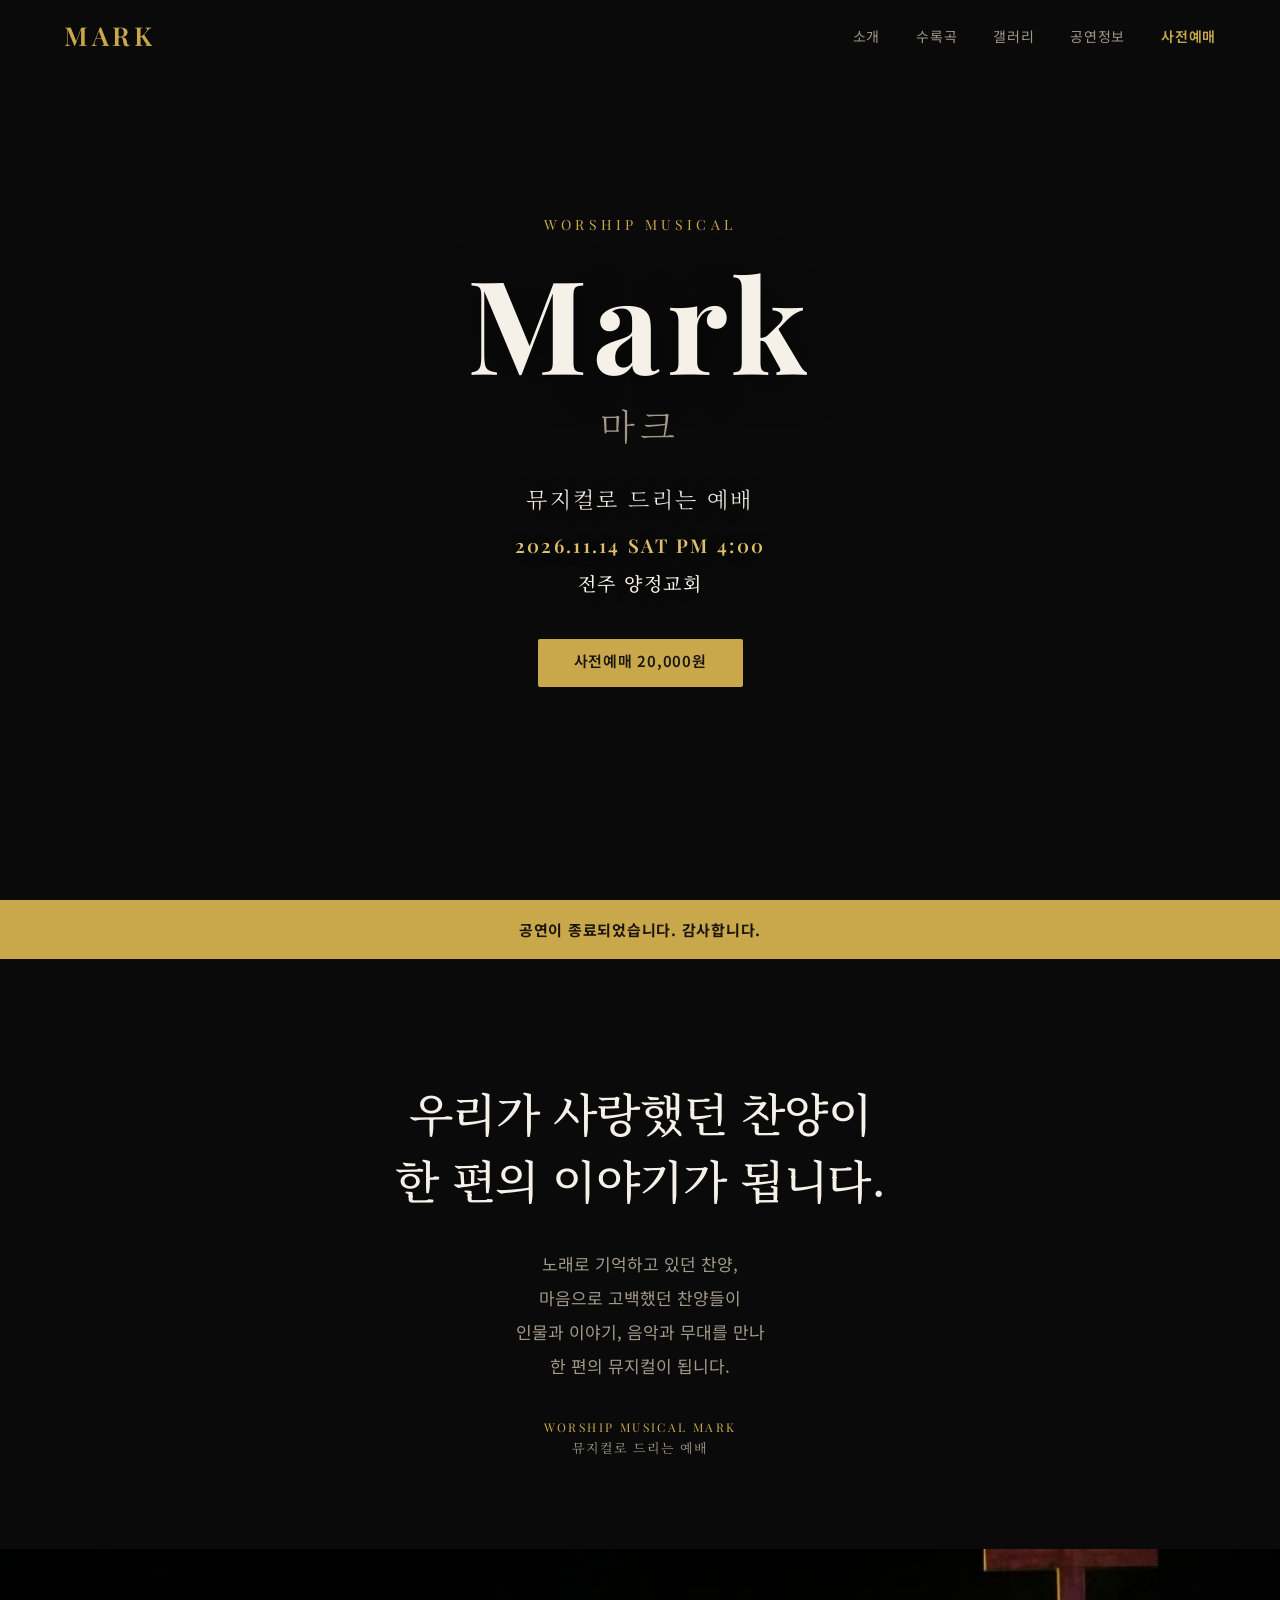
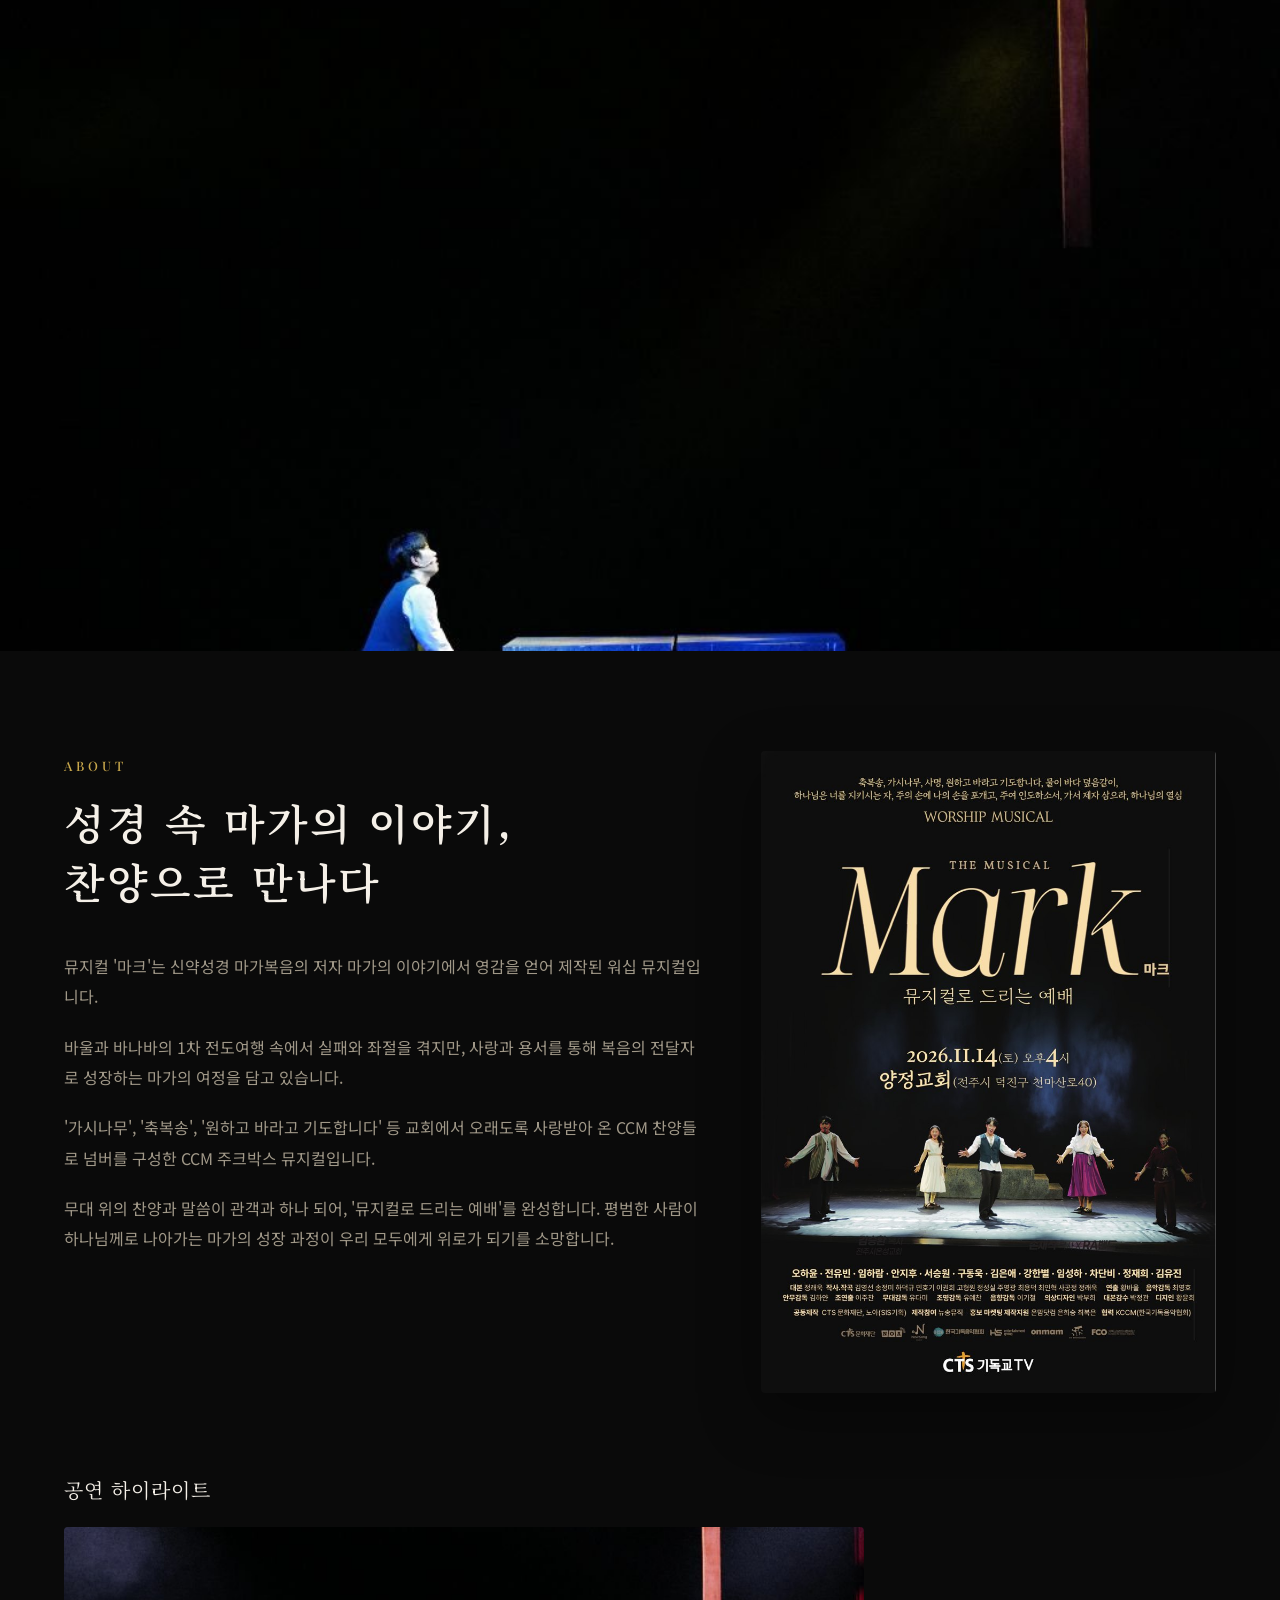
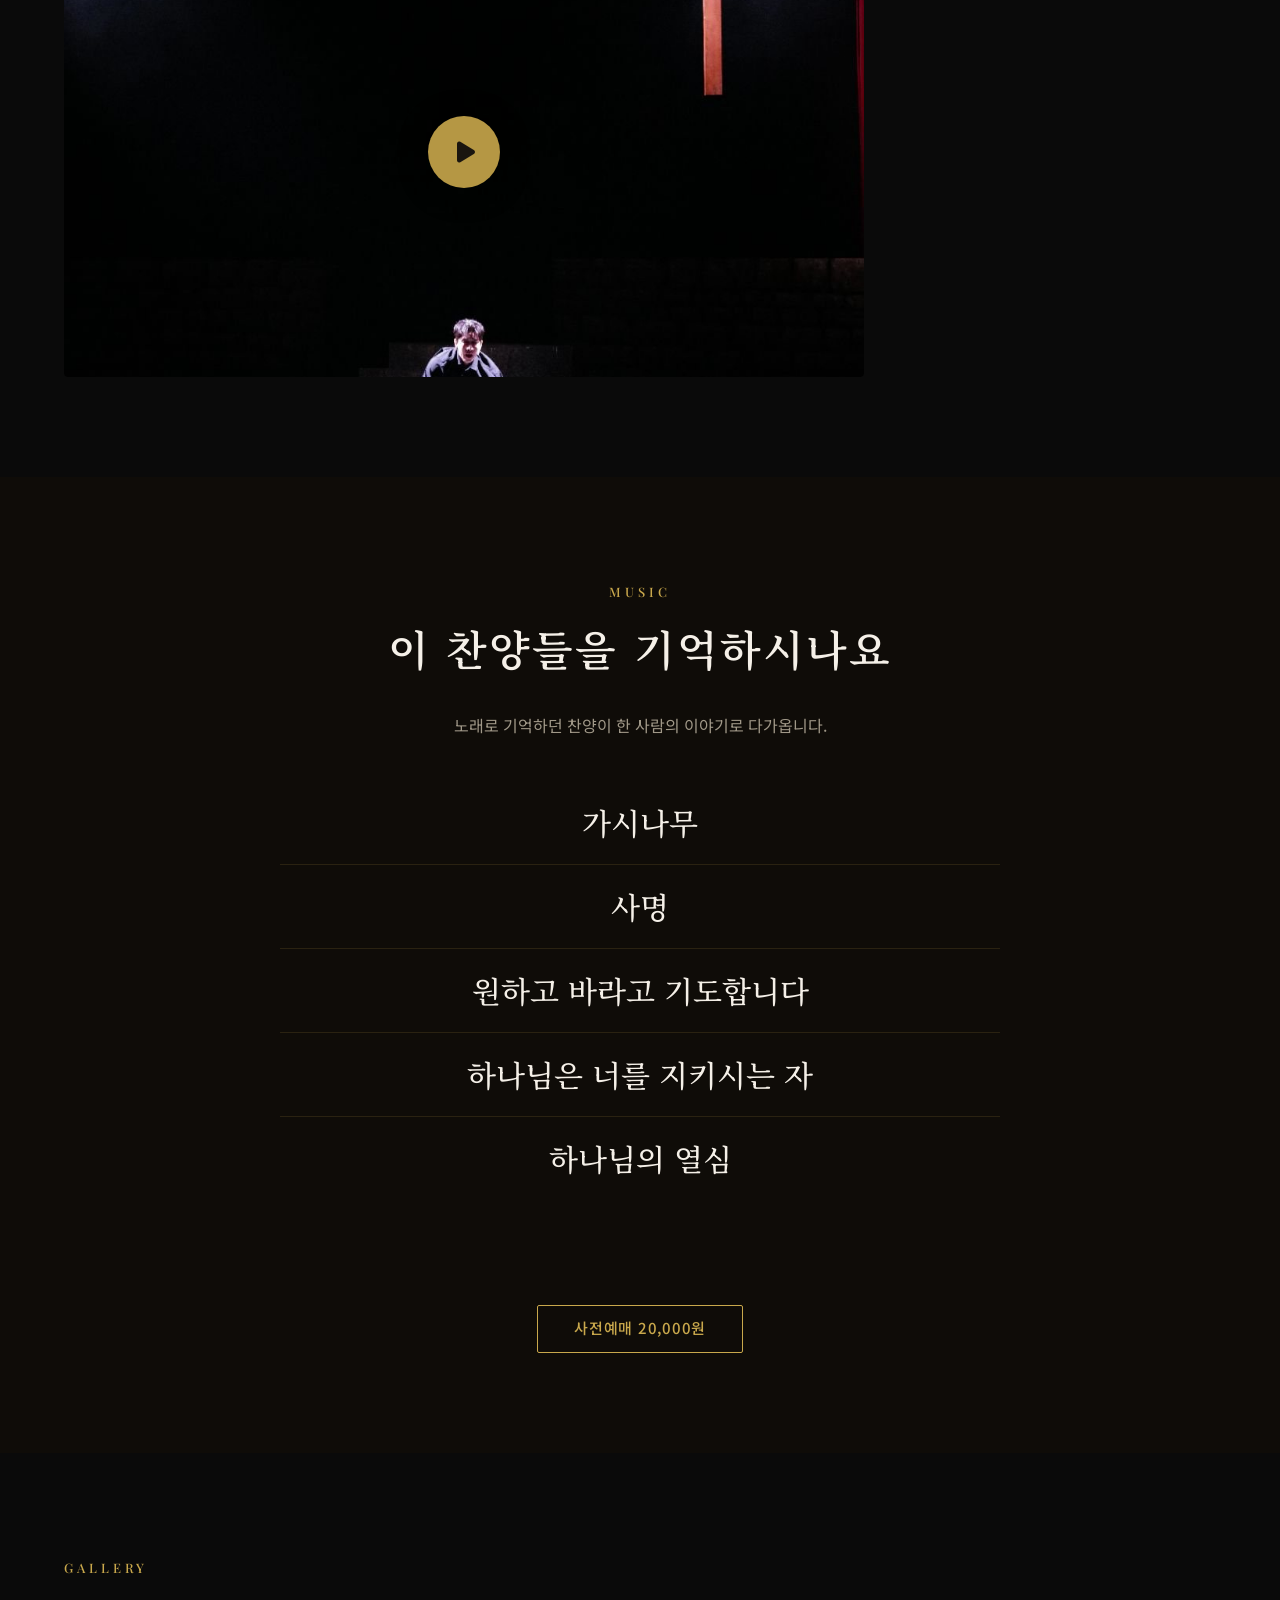
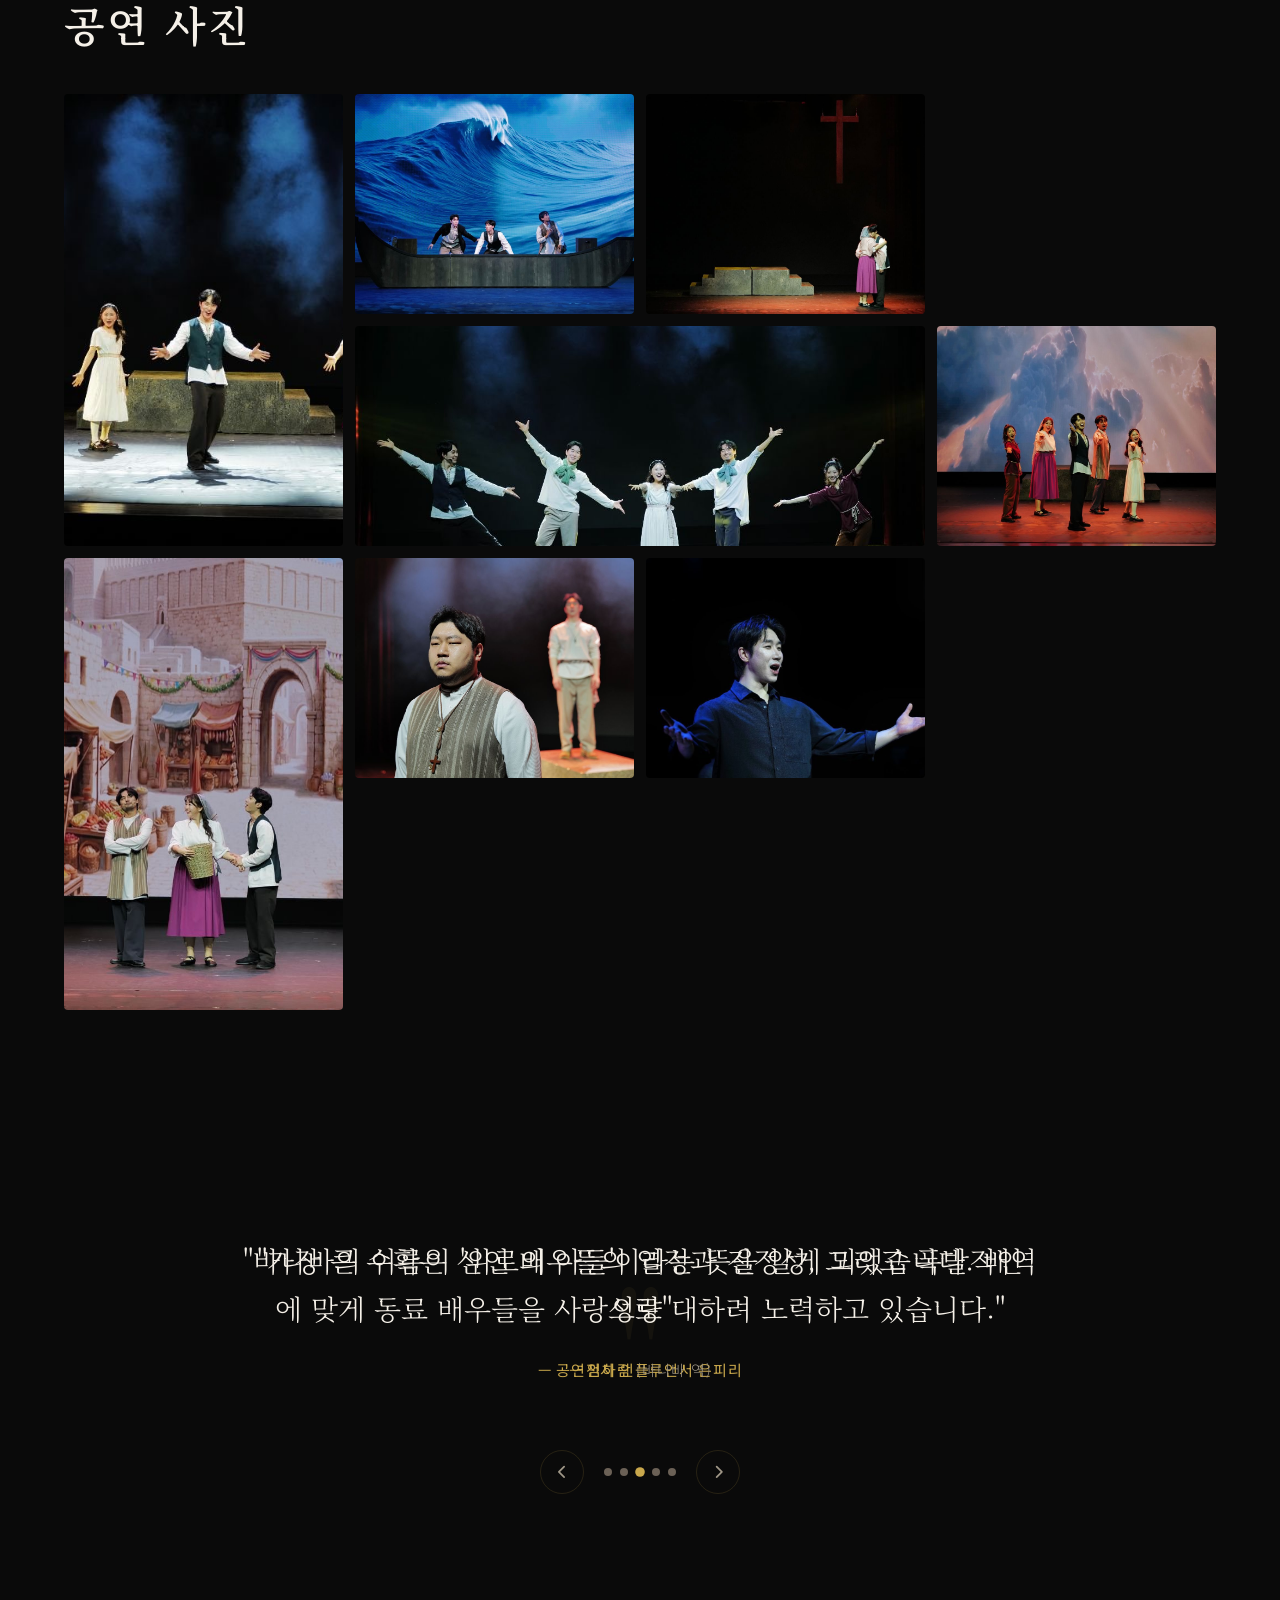
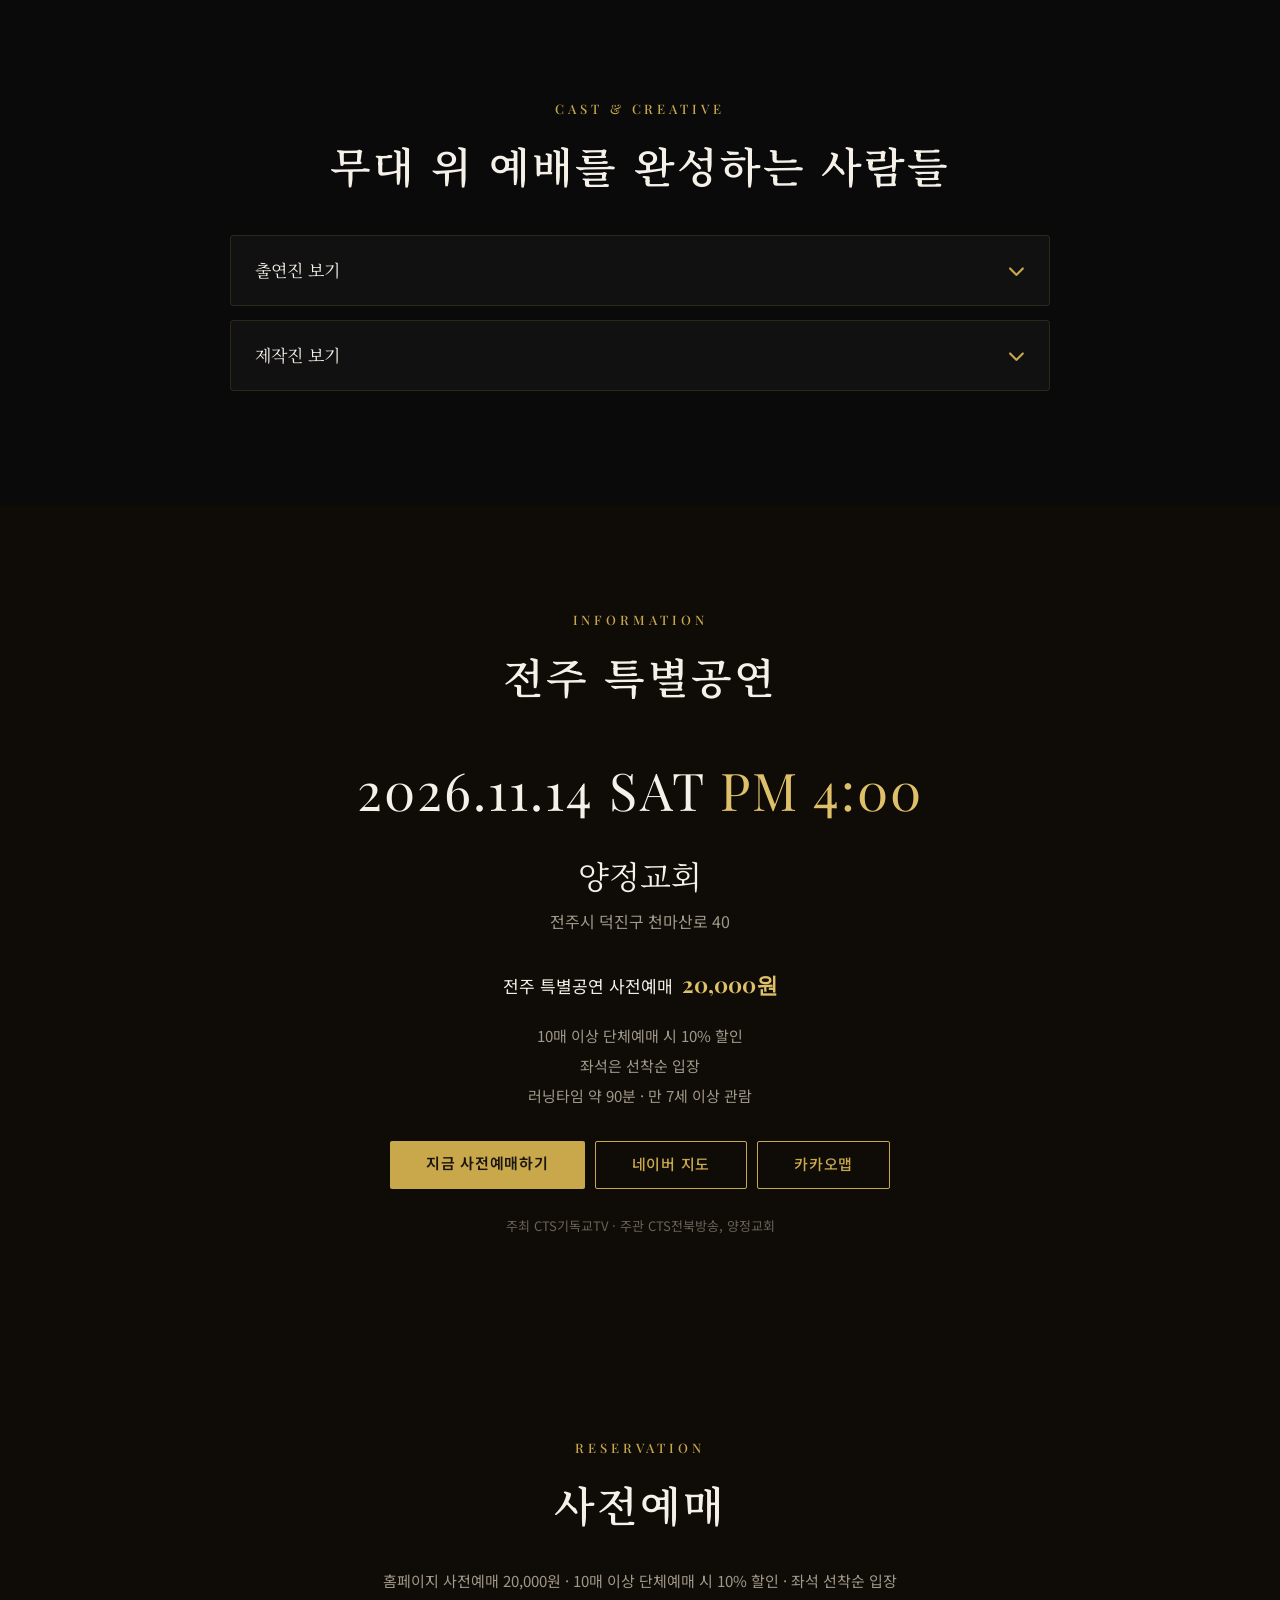
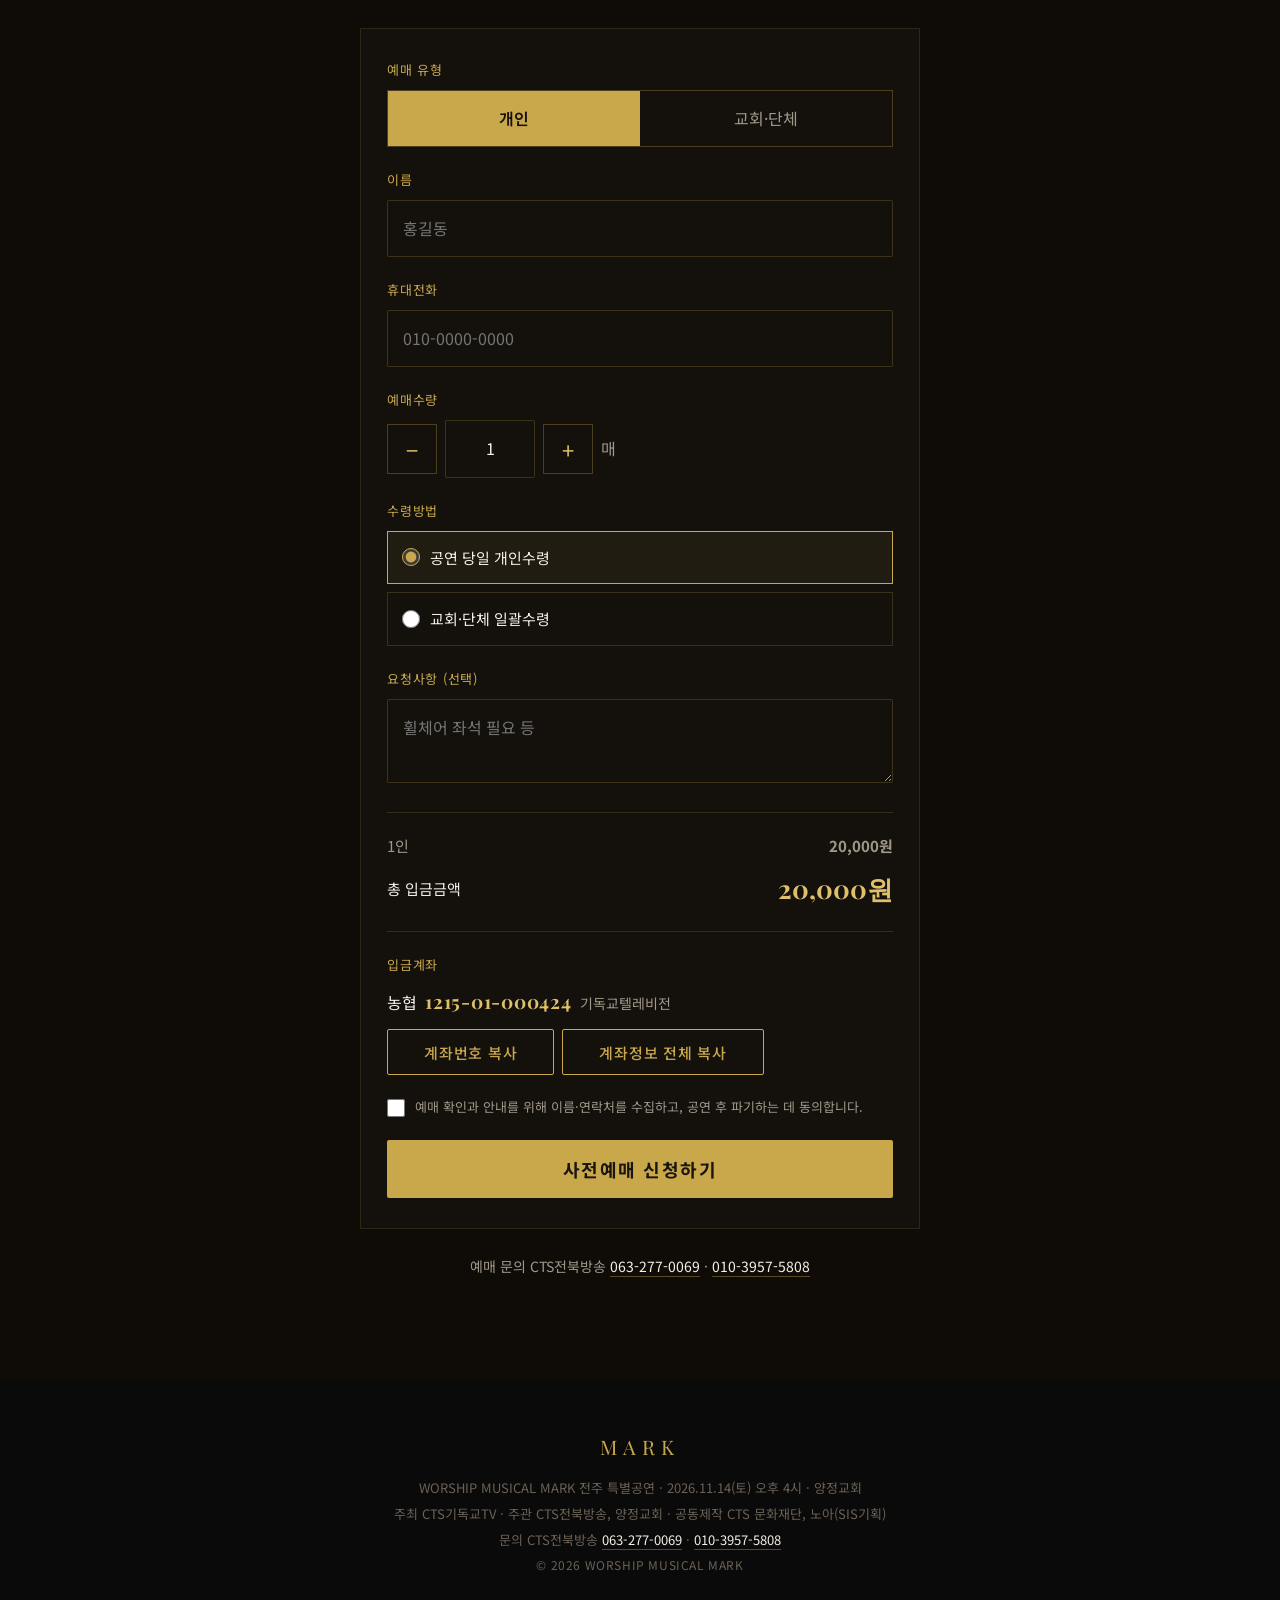
==== commit 00c502c2: "Add files via upload" ====
--- a/index.html
+++ b/index.html
@@ -7,13 +7,20 @@
     <meta name="description" content="워십 뮤지컬 마크 전주 특별공연. 2026.11.14(토) 오후 4시 전주 양정교회. 성경 속 마가의 이야기를 찬양과 드라마로 만나세요.">
     <meta property="og:title" content="WORSHIP MUSICAL MARK | 전주 특별공연">
     <meta property="og:description" content="2026.11.14(토) 오후 4시 전주 양정교회. 우리가 사랑했던 찬양이 한 편의 이야기가 됩니다.">
-    <meta property="og:image" content="https://mark.churchhistory.kr/images/poster-jeonju.jpg">
+    <meta property="og:image" content="https://mark.churchhistory.kr/images/og-mark.jpg">
     <meta property="og:type" content="website">
+    <meta property="og:url" content="https://mark.churchhistory.kr/">
+    <meta property="og:image:width" content="1200">
+    <meta property="og:image:height" content="630">
+    <meta name="twitter:card" content="summary_large_image">
+    <link rel="canonical" href="https://mark.churchhistory.kr/">
+    <meta name="theme-color" content="#0a0a0a">
     <link rel="preconnect" href="https://fonts.googleapis.com">
     <link rel="preconnect" href="https://fonts.gstatic.com" crossorigin>
     <link href="https://fonts.googleapis.com/css2?family=Playfair+Display:ital,wght@0,400;0,500;0,600;0,700;1,400&family=Noto+Serif+KR:wght@300;400;500;600;700&family=Noto+Sans+KR:wght@300;400;500;600;700&display=swap" rel="stylesheet">
     <link rel="stylesheet" href="https://cdn.jsdelivr.net/npm/@fortawesome/fontawesome-free@6.4.0/css/all.min.css">
     <link rel="stylesheet" href="style.css">
+    <link rel="stylesheet" href="jeonju.css">
 </head>
 <body>
     <!-- Navigation -->
@@ -22,11 +29,10 @@
             <a href="#hero" class="nav-logo">MARK</a>
             <ul class="nav-links" id="navLinks">
                 <li><a href="#about" data-nav>소개</a></li>
+                <li><a href="#music" data-nav>수록곡</a></li>
+                <li><a href="#gallery" data-nav>갤러리</a></li>
                 <li><a href="#information" data-nav>공연정보</a></li>
-                <li><a href="#cast" data-nav>출연진</a></li>
-                <li><a href="#setlist" data-nav>수록곡</a></li>
-                <li><a href="#gallery" data-nav>갤러리</a></li>
-                <li><a href="#booking" data-nav class="nav-cta">예매</a></li>
+                <li><a href="#reserve" data-nav class="nav-cta">사전예매</a></li>
             </ul>
             <button class="hamburger" id="hamburger" aria-label="메뉴 열기">
                 <span></span><span></span><span></span>
@@ -38,48 +44,26 @@
     <div class="mobile-menu" id="mobileMenu">
         <ul>
             <li><a href="#about" data-mobile-nav>소개</a></li>
-            <li><a href="#voice" data-mobile-nav>한마디</a></li>
+            <li><a href="#music" data-mobile-nav>수록곡</a></li>
+            <li><a href="#gallery" data-mobile-nav>갤러리</a></li>
             <li><a href="#information" data-mobile-nav>공연정보</a></li>
-            
-            <li><a href="#curtaincall" data-mobile-nav>커튼콜</a></li>
-            <li><a href="#cast" data-mobile-nav>출연진</a></li>
-            <li><a href="#setlist" data-mobile-nav>수록곡</a></li>
-            <li><a href="#gallery" data-mobile-nav>갤러리</a></li>
-            <li><a href="#creative" data-mobile-nav>제작진</a></li>
-            <li><a href="#booking" data-mobile-nav class="mobile-cta">예매</a></li>
+            <li><a href="#reserve" data-mobile-nav class="mobile-cta">사전예매</a></li>
         </ul>
     </div>
-
-    <!-- Section 1: Hero — Slideshow Background -->
-    <section id="hero" class="hero">
-        <div class="hero-slideshow">
-            <div class="hero-slide active">
-                <img src="gallery-02.jpg" alt="" class="hero-slide-img">
-            </div>
-            <div class="hero-slide">
-                <img src="gallery-01.jpg" alt="" class="hero-slide-img">
-            </div>
-            <div class="hero-slide">
-                <img src="gallery-04.jpg" alt="" class="hero-slide-img">
-            </div>
-            <div class="hero-slide">
-                <img src="hero-bg.jpg" alt="" class="hero-slide-img">
-            </div>
-        </div>
+    <section id="hero" class="hero mk-hero">
+        <video class="mk-hero-video" autoplay muted loop playsinline preload="auto" aria-hidden="true">
+            <source src="hero.mp4" type="video/mp4">
+        </video>
         <div class="hero-overlay"></div>
         <div class="hero-content">
             <p class="hero-sub reveal">WORSHIP MUSICAL</p>
             <h1 class="hero-title reveal">Mark</h1>
             <p class="hero-title-kr reveal">마크</p>
             <p class="hero-tagline reveal">뮤지컬로 드리는 예배</p>
-            <p class="hero-date reveal">2026.11.14(토) 오후 4시 | 전주 양정교회</p>
+            <p class="hero-date mk-hero-date reveal"><strong>2026.11.14 SAT PM 4:00</strong><span>전주 양정교회</span></p>
             <div class="hero-buttons reveal">
-                <a href="#information" class="btn btn-outline-gold">공연 안내</a>
-                <a href="#information" class="btn btn-text-link">공연 정보 보기</a>
-            </div>
-        </div>
-        <div class="scroll-indicator">
-            <span></span>
+                <a href="#reserve" class="btn btn-gold">사전예매 20,000원</a>
+            </div>
         </div>
     </section>
 
@@ -89,8 +73,16 @@
             <span id="countdownText"></span>
         </div>
     </div>
-
-    <!-- Section 2: About -->
+    <section id="intro" class="section mk-intro">
+        <div class="container">
+            <p class="mk-intro-lead reveal">우리가 사랑했던 찬양이<br>한 편의 이야기가 됩니다.</p>
+            <p class="mk-intro-body reveal">노래로 기억하고 있던 찬양,<br>마음으로 고백했던 찬양들이<br>인물과 이야기, 음악과 무대를 만나<br>한 편의 뮤지컬이 됩니다.</p>
+            <p class="mk-intro-sign reveal">WORSHIP MUSICAL MARK<br><span>뮤지컬로 드리는 예배</span></p>
+        </div>
+    </section>
+
+    <figure class="mk-photo-break reveal"><img src="intro-photo.jpg" alt="무대 위 마가의 고백 장면" loading="lazy"></figure>
+
     <section id="about" class="section about">
         <div class="container">
             <div class="about-grid">
@@ -108,12 +100,11 @@
                     <img src="poster-jeonju.jpg" alt="뮤지컬 마크 포스터" loading="lazy">
                 </div>
             </div>
-            <!-- Video Section — YouTube Embed -->
             <div class="video-section reveal">
-                <h3 class="video-title">쇼케이스 하이라이트</h3>
+                <h3 class="video-title">공연 하이라이트</h3>
                 <div class="video-wrapper" id="videoWrapper">
                     <div class="video-thumbnail-wrap" id="videoThumbnail">
-                        <img src="gallery-03.jpg" alt="쇼케이스 하이라이트 썸네일" loading="lazy" class="video-thumbnail">
+                        <img src="promo-thumb.jpg" alt="공연 하이라이트 영상 썸네일" loading="lazy" class="video-thumbnail">
                         <button class="video-play-btn" aria-label="영상 재생">
                             <i class="fas fa-play"></i>
                         </button>
@@ -123,7 +114,58 @@
         </div>
     </section>
 
-    <!-- Section: Voice / Quotes -->
+    <section id="music" class="section mk-music">
+        <div class="container">
+            <span class="section-label reveal">MUSIC</span>
+            <h2 class="section-title reveal">이 찬양들을 기억하시나요</h2>
+            <p class="mk-music-copy reveal">노래로 기억하던 찬양이 한 사람의 이야기로 다가옵니다.</p>
+            <ul class="mk-music-hero">
+                <li class="reveal">가시나무</li>
+                <li class="reveal">사명</li>
+                <li class="reveal">원하고 바라고 기도합니다</li>
+                <li class="reveal">하나님은 너를 지키시는 자</li>
+                <li class="reveal">하나님의 열심</li>
+            </ul>
+            <ul class="mk-music-rest reveal">
+                <li>축복송</li><li>물이 바다 덮음같이</li><li>주의 손에 나의 손을 포개고</li><li>주여 인도하소서</li><li>가서 제자 삼으라</li>
+            </ul>
+            <div class="mk-inline-cta reveal"><a href="#reserve" class="btn btn-outline-gold">사전예매 20,000원</a></div>
+        </div>
+    </section>
+
+    <section id="gallery" class="section gallery">
+        <div class="container">
+            <span class="section-label reveal">GALLERY</span>
+            <h2 class="section-title reveal">공연 사진</h2>
+            <div class="gallery-grid reveal">
+                <div class="gallery-item gi-tall" data-index="0">
+                    <img src="gallery-01.jpg" alt="무대 위 앙상블" loading="lazy">
+                </div>
+                <div class="gallery-item" data-index="1">
+                    <img src="gallery-02.jpg" alt="폭풍 속 바다 장면" loading="lazy">
+                </div>
+                <div class="gallery-item" data-index="2">
+                    <img src="gallery-03.jpg" alt="십자가 앞 위로의 장면" loading="lazy">
+                </div>
+                <div class="gallery-item gi-wide" data-index="3">
+                    <img src="gallery-04.jpg" alt="함께 찬양하는 배우들" loading="lazy">
+                </div>
+                <div class="gallery-item" data-index="4">
+                    <img src="gallery-05.jpg" alt="구름 아래 노래하는 배우들" loading="lazy">
+                </div>
+                <div class="gallery-item gi-tall" data-index="5">
+                    <img src="gallery-06.jpg" alt="마을 장면" loading="lazy">
+                </div>
+                <div class="gallery-item" data-index="6">
+                    <img src="gallery-07.jpg" alt="마가와 바울" loading="lazy">
+                </div>
+                <div class="gallery-item" data-index="7">
+                    <img src="gallery-08.jpg" alt="기쁨의 노래" loading="lazy">
+                </div>
+            </div>
+        </div>
+    </section>
+
     <section id="voice" class="section voice">
         <div class="container">
             <div class="voice-deco">"</div>
@@ -167,228 +209,142 @@
         </div>
     </section>
 
-    <!-- Section 3: Information -->
-    <section id="information" class="section information">
+    <section id="cast" class="section mk-people">
+        <div class="container">
+            <span class="section-label reveal">CAST &amp; CREATIVE</span>
+            <h2 class="section-title reveal">무대 위 예배를 완성하는 사람들</h2>
+            <details class="mk-acc reveal">
+                <summary><span>출연진 보기</span><i class="fas fa-chevron-down"></i></summary>
+                <div class="mk-acc-body">
+                    <img src="cast-grid.jpg" alt="뮤지컬 마크 출연진" loading="lazy" class="mk-cast-grid">
+                    <p class="mk-names">오하윤 · 전유빈 · 임하람 · 안지후 · 서승원 · 구동욱 · 김은애 · 강한별 · 임성하 · 차단비 · 정재희 · 김유진</p>
+                </div>
+            </details>
+            <details class="mk-acc reveal">
+                <summary><span>제작진 보기</span><i class="fas fa-chevron-down"></i></summary>
+                <div class="mk-acc-body mk-credits">
+                    <dl>
+                        <div><dt>대본</dt><dd>정래욱</dd></div>
+                        <div><dt>연출</dt><dd>황바울</dd></div>
+                        <div><dt>음악감독</dt><dd>최영호</dd></div>
+                        <div><dt>안무감독</dt><dd>김하안</dd></div>
+                        <div><dt>조연출</dt><dd>이주찬</dd></div>
+                        <div><dt>무대감독</dt><dd>유다미</dd></div>
+                        <div><dt>조명감독</dt><dd>유예찬</dd></div>
+                        <div><dt>음향감독</dt><dd>이기철</dd></div>
+                        <div><dt>의상디자인</dt><dd>박부희</dd></div>
+                        <div><dt>대본감수</dt><dd>박정관</dd></div>
+                        <div><dt>디자인</dt><dd>황윤희</dd></div>
+                    </dl>
+                    <p class="mk-credit-line"><b>작사·작곡</b> 김명선 송정미 하덕규 민호기 이권희 고형원 정성실 주영광 최용덕 최인혁 사공정 정래욱</p>
+                    <p class="mk-credit-line"><b>공동제작</b> CTS 문화재단, 노아(SIS기획) · <b>제작참여</b> 뉴송뮤직 · <b>홍보 마케팅 제작지원</b> 온맘닷컴 은희승 최복은 · <b>협력</b> KCCM(한국기독음악협회)</p>
+                </div>
+            </details>
+        </div>
+    </section>
+
+    <section id="information" class="section information mk-info">
         <div class="container">
             <span class="section-label reveal">INFORMATION</span>
-            <h2 class="section-title reveal">전주 특별공연 안내</h2>
-            <div class="info-grid">
-                <div class="info-card reveal">
-                    <div class="info-icon"><i class="far fa-calendar-alt"></i></div>
-                    <h3>공연 일시</h3>
-                    <p class="info-main">2026.11.14(토) 오후 4시</p>
-                    <p class="info-detail">러닝타임 약 90분 · 만 7세 이상 관람</p>
-                </div>
-                <div class="info-card reveal">
-                    <div class="info-icon"><i class="fas fa-map-marker-alt"></i></div>
-                    <h3>공연 장소</h3>
-                    <p class="info-main">전주 양정교회</p>
-                    <p class="info-detail">전주시 덕진구 천마산로 40</p>
-                </div>
-                <div class="info-card reveal">
-                    <div class="info-icon"><i class="fas fa-ticket-alt"></i></div>
-                    <h3>티켓</h3>
-                    <p class="info-main">사전예매 1인 20,000원</p>
-                    <p class="info-detail">전좌석 선착순 입장 · 단체 10매 이상 10% 할인</p>
-                </div>
-            </div>
-            <div class="info-booking reveal">
-                <p>사전예매는 11월 7일(토)에 마감되었습니다. 예매는 입금 확인 후 최종 확정됩니다.</p>
-                <p>예매 확인과 현장 관련 문의: CTS전북방송 <a href="tel:063-277-0069">063-277-0069</a> · <a href="tel:010-3957-5808">010-3957-5808</a></p>
-                <a href="https://map.naver.com/p/search/%EC%A0%84%EC%A3%BC%20%EC%96%91%EC%A0%95%EA%B5%90%ED%9A%8C" target="_blank" rel="noopener" class="btn btn-gold">오시는 길 (네이버 지도)</a>
-            </div>
-        </div>
-    </section>
-
-    <!-- Section 4: Discount -->
+            <h2 class="section-title reveal">전주 특별공연</h2>
+            <div class="mk-info-block reveal">
+                <p class="mk-info-date">2026.11.14 SAT <span>PM 4:00</span></p>
+                <p class="mk-info-venue">양정교회</p>
+                <p class="mk-info-addr">전주시 덕진구 천마산로 40</p>
+                <p class="mk-info-price">전주 특별공연 사전예매 <b>20,000원</b></p>
+                <ul class="mk-info-notes">
+                    <li>10매 이상 단체예매 시 10% 할인</li>
+                    <li>좌석은 선착순 입장</li>
+                    <li>러닝타임 약 90분 · 만 7세 이상 관람</li>
+                </ul>
+                <div class="mk-info-actions">
+                    <a href="#reserve" class="btn btn-gold">지금 사전예매하기</a>
+                    <a href="https://map.naver.com/p/search/%EC%A0%84%EC%A3%BC%20%EC%96%91%EC%A0%95%EA%B5%90%ED%9A%8C" target="_blank" rel="noopener" class="btn btn-outline-gold">네이버 지도</a>
+                    <a href="https://map.kakao.com/?q=%EC%A0%84%EC%A3%BC%20%EC%96%91%EC%A0%95%EA%B5%90%ED%9A%8C" target="_blank" rel="noopener" class="btn btn-outline-gold">카카오맵</a>
+                </div>
+                <p class="mk-info-host">주최 CTS기독교TV · 주관 CTS전북방송, 양정교회</p>
+            </div>
+        </div>
+    </section>
+
+    <section id="reserve" class="section mk-reserve">
+        <div class="container">
+            <span class="section-label reveal">RESERVATION</span>
+            <h2 class="section-title reveal">사전예매</h2>
+            <p class="mk-reserve-sub reveal">홈페이지 사전예매 20,000원 · 10매 이상 단체예매 시 10% 할인 · 좌석 선착순 입장</p>
+            <div class="mk-form-wrap reveal" id="mkFormWrap">
+                <form id="mkForm" novalidate>
+                    <div class="mk-field">
+                        <span class="mk-label">예매 유형</span>
+                        <div class="mk-seg" role="radiogroup">
+                            <button type="button" class="on" data-type="개인">개인</button>
+                            <button type="button" data-type="교회·단체">교회·단체</button>
+                        </div>
+                    </div>
+                    <div class="mk-field mk-church" hidden>
+                        <label for="mkChurch" class="mk-label">교회명</label>
+                        <input id="mkChurch" placeholder="○○교회">
+                    </div>
+                    <div class="mk-field">
+                        <label for="mkName" class="mk-label" id="mkNameLabel">이름</label>
+                        <input id="mkName" autocomplete="name" placeholder="홍길동">
+                    </div>
+                    <div class="mk-field">
+                        <label for="mkPhone" class="mk-label">휴대전화</label>
+                        <input id="mkPhone" inputmode="numeric" autocomplete="tel" placeholder="010-0000-0000">
+                    </div>
+                    <div class="mk-field">
+                        <span class="mk-label">예매수량</span>
+                        <div class="mk-qty">
+                            <button type="button" data-q="-1" aria-label="수량 줄이기">−</button>
+                            <input id="mkQty" inputmode="numeric" value="1" aria-label="예매수량">
+                            <button type="button" data-q="1" aria-label="수량 늘리기">+</button>
+                            <span class="mk-qty-unit">매</span>
+                        </div>
+                    </div>
+                    <div class="mk-field">
+                        <span class="mk-label">수령방법</span>
+                        <div class="mk-pick">
+                            <label><input type="radio" name="pickup" value="공연 당일 개인수령" checked><span>공연 당일 개인수령</span></label>
+                            <label><input type="radio" name="pickup" value="교회·단체 일괄수령"><span>교회·단체 일괄수령</span></label>
+                        </div>
+                    </div>
+                    <div class="mk-field">
+                        <label for="mkNote" class="mk-label">요청사항 (선택)</label>
+                        <textarea id="mkNote" rows="2" placeholder="휠체어 좌석 필요 등"></textarea>
+                    </div>
+                    <div class="mk-sum">
+                        <div><span>1인</span><b id="mkUnit">20,000원</b></div>
+                        <div class="mk-total"><span>총 입금금액</span><b id="mkTotal">20,000원</b></div>
+                        <p class="mk-disc" id="mkDisc" hidden>10매 이상 단체예매 10% 할인이 적용되었습니다.</p>
+                    </div>
+                    <div class="mk-account">
+                        <p class="mk-label">입금계좌</p>
+                        <p class="mk-acc-no">농협 <b>1215-01-000424</b> <span>기독교텔레비전</span></p>
+                        <div class="mk-acc-btns">
+                            <button type="button" class="btn btn-outline-gold" data-copy="1215-01-000424" data-msg="계좌번호가 복사되었습니다.">계좌번호 복사</button>
+                            <button type="button" class="btn btn-outline-gold" data-copy="농협 1215-01-000424 기독교텔레비전" data-msg="계좌정보가 복사되었습니다.">계좌정보 전체 복사</button>
+                        </div>
+                    </div>
+                    <label class="mk-agree"><input type="checkbox" id="mkAgree"> 예매 확인과 안내를 위해 이름·연락처를 수집하고, 공연 후 파기하는 데 동의합니다.</label>
+                    <button type="submit" class="btn btn-gold-big mk-submit" id="mkSubmit">사전예매 신청하기</button>
+                </form>
+                <div class="mk-done" id="mkDone" hidden>
+                    <p class="mk-done-title">예매 신청이 완료되었습니다.</p>
+                    <p class="mk-done-who" id="mkDoneWho"></p>
+                    <p class="mk-done-no">예약번호 <b id="mkDoneNo"></b></p>
+                    <p class="mk-done-amt">입금하실 금액 <b id="mkDoneAmt"></b></p>
+                    <p>아래 계좌로 입금하시면 예매가 최종 확정됩니다.</p>
+                    <p class="mk-acc-no">농협 <b>1215-01-000424</b> <span>기독교텔레비전</span></p>
+                    <button type="button" class="btn btn-outline-gold" data-copy="1215-01-000424" data-msg="계좌번호가 복사되었습니다.">계좌번호 복사</button>
+                    <p class="mk-done-note">입금자명은 예매 신청자 이름과 동일하게 입력해주세요.<br>입금 확인 후 예매가 최종 확정됩니다.</p>
+                    <button type="button" class="mk-again" id="mkAgain">추가로 예매하기</button>
+                </div>
+            </div>
+            <p class="mk-contact reveal">예매 문의 CTS전북방송 <a href="tel:063-277-0069">063-277-0069</a> · <a href="tel:010-3957-5808">010-3957-5808</a></p>
+        </div>
+    </section>
     
-
-    <!-- Section 5: Special Curtain Call -->
-    
-
-    <!-- Section 6: Cast — Integrated Profile Cards -->
-    <section id="cast" class="section cast">
-        <div class="container">
-            <span class="section-label reveal">CAST</span>
-            <h2 class="section-title reveal">출연진</h2>
-            <div class="cast-grid reveal">
-                <!-- Row 1: 전유빈, 오하윤, 안지후, 구동욱 -->
-                <div class="cast-card" data-bio="한국예술종합학교 재학 (신인)">
-                    <div class="cast-img-wrap">
-                        <img class="cast-photo" src="cast-jeon-yubin.jpg" alt="전유빈" loading="lazy">
-                        <div class="cast-overlay">
-                            <span class="cast-bio-text">한국예술종합학교 재학 (신인)</span>
-                        </div>
-                    </div>
-                    <span class="cast-role">마크</span>
-                    <span class="cast-name">전유빈</span>
-                </div>
-                <div class="cast-card" data-bio="한국예술종합학교 재학 (신인)">
-                    <div class="cast-img-wrap">
-                        <img class="cast-photo" src="cast-oh-hayoon.jpg" alt="오하윤" loading="lazy">
-                        <div class="cast-overlay">
-                            <span class="cast-bio-text">한국예술종합학교 재학 (신인)</span>
-                        </div>
-                    </div>
-                    <span class="cast-role">마크</span>
-                    <span class="cast-name">오하윤</span>
-                </div>
-                <div class="cast-card" data-bio="김종욱 찾기, 뱀프헌터, 음악극 수궁가 등 출연">
-                    <div class="cast-img-wrap">
-                        <img class="cast-photo" src="cast-ahn-jihu.jpg" alt="안지후" loading="lazy">
-                        <div class="cast-overlay">
-                            <span class="cast-bio-text">김종욱 찾기, 뱀프헌터, 음악극 수궁가 등 출연</span>
-                        </div>
-                    </div>
-                    <span class="cast-role">폴</span>
-                    <span class="cast-name">안지후</span>
-                </div>
-                <div class="cast-card" data-bio="넷플릭스 Take One AKMU편, 이문세 The Best 등 출연">
-                    <div class="cast-img-wrap">
-                        <img class="cast-photo" src="cast-koo-donguk.jpg" alt="구동욱" loading="lazy">
-                        <div class="cast-overlay">
-                            <span class="cast-bio-text">넷플릭스 Take One AKMU편, 이문세 The Best 등 출연</span>
-                        </div>
-                    </div>
-                    <span class="cast-role">바나바</span>
-                    <span class="cast-name">구동욱</span>
-                </div>
-                <!-- Row 1 continued: 임하람, 차단비 -->
-                <div class="cast-card" data-bio="지저스크라이스트 수퍼스타, 데스노트, 록키호러쇼 등 출연">
-                    <div class="cast-img-wrap">
-                        <img class="cast-photo" src="cast-im-haram.jpg" alt="임하람" loading="lazy">
-                        <div class="cast-overlay">
-                            <span class="cast-bio-text">지저스크라이스트 수퍼스타, 데스노트, 록키호러쇼 등 출연</span>
-                        </div>
-                    </div>
-                    <span class="cast-role">바나바</span>
-                    <span class="cast-name">임하람</span>
-                </div>
-                <div class="cast-card" data-bio="오즈의 의류수거함(주연), 세종1446 등 출연">
-                    <div class="cast-img-wrap">
-                        <img class="cast-photo" src="cast-cha-danbi.jpg" alt="차단비" loading="lazy">
-                        <div class="cast-overlay">
-                            <span class="cast-bio-text">오즈의 의류수거함(주연), 세종1446 등 출연</span>
-                        </div>
-                    </div>
-                    <span class="cast-role">조이</span>
-                    <span class="cast-name">차단비</span>
-                </div>
-                <!-- Row 2: 임성하, 김은애, 강한별, 김유진, 정재희 -->
-                <div class="cast-card" data-bio="백석예술대학교 뮤지컬과 졸업 (신인)">
-                    <div class="cast-img-wrap">
-                        <img class="cast-photo" src="cast-im-sungha.jpg" alt="임성하" loading="lazy">
-                        <div class="cast-overlay">
-                            <span class="cast-bio-text">백석예술대학교 뮤지컬과 졸업 (신인)</span>
-                        </div>
-                    </div>
-                    <span class="cast-role">조이</span>
-                    <span class="cast-name">임성하</span>
-                </div>
-                <div class="cast-card" data-bio="스웨그에이지 외쳐 조선! 등 출연">
-                    <div class="cast-img-wrap">
-                        <img class="cast-photo" src="cast-kim-eunae.jpg" alt="김은애" loading="lazy">
-                        <div class="cast-overlay">
-                            <span class="cast-bio-text">스웨그에이지 외쳐 조선! 등 출연</span>
-                        </div>
-                    </div>
-                    <span class="cast-role">줄리아</span>
-                    <span class="cast-name">김은애</span>
-                </div>
-                <div class="cast-card" data-bio="설공찬, 메리골드, 사월 등 출연">
-                    <div class="cast-img-wrap">
-                        <img class="cast-photo" src="cast-kang-hanbyul.jpg" alt="강한별" loading="lazy">
-                        <div class="cast-overlay">
-                            <span class="cast-bio-text">설공찬, 메리골드, 사월 등 출연</span>
-                        </div>
-                    </div>
-                    <span class="cast-role">줄리아</span>
-                    <span class="cast-name">강한별</span>
-                </div>
-                <div class="cast-card" data-bio="경희대 성악과/단국대 뮤지컬 석사, 싱인인더레인, 미녀와야수 등 출연">
-                    <div class="cast-img-wrap">
-                        <img class="cast-photo" src="cast-kim-yujin.jpg" alt="김유진" loading="lazy">
-                        <div class="cast-overlay">
-                            <span class="cast-bio-text">경희대 성악과/단국대 뮤지컬 석사, 싱인인더레인, 미녀와야수 등 출연</span>
-                        </div>
-                    </div>
-                    <span class="cast-role">메리</span>
-                    <span class="cast-name">김유진</span>
-                </div>
-                <div class="cast-card" data-bio="지킬앤하이드, 스위니토드, 웃는남자 등 출연">
-                    <div class="cast-img-wrap">
-                        <img class="cast-photo" src="cast-jung-jaehee.jpg" alt="정재희" loading="lazy">
-                        <div class="cast-overlay">
-                            <span class="cast-bio-text">지킬앤하이드, 스위니토드, 웃는남자 등 출연</span>
-                        </div>
-                    </div>
-                    <span class="cast-role">메리</span>
-                    <span class="cast-name">정재희</span>
-                </div>
-            </div>
-        </div>
-    </section>
-
-    <!-- Section 7: Setlist -->
-    <section id="setlist" class="section setlist">
-        <div class="setlist-bg-img"></div>
-        <div class="container">
-            <span class="section-label reveal">SETLIST</span>
-            <h2 class="section-title reveal">수록곡</h2>
-            <p class="setlist-subtitle reveal">교회에서 오래도록 사랑받아 온 찬양들</p>
-            <p class="setlist-hint reveal"><i class="fas fa-headphones"></i> 곡명을 클릭하면 원곡을 미리 들을 수 있습니다</p>
-            <ol class="setlist-list">
-                <li class="reveal" data-yt="CCM 너는 크게 자유를 외쳐라"><span class="sl-num">01</span><span class="sl-divider"></span><span class="sl-name">너는 크게 자유를 외쳐라</span><button class="sl-play" aria-label="재생"><i class="fas fa-play"></i></button></li>
-                <li class="reveal" data-yt="CCM 하나님은 너를 지키시는 자"><span class="sl-num">02</span><span class="sl-divider"></span><span class="sl-name">하나님은 너를 지키시는 자</span><button class="sl-play" aria-label="재생"><i class="fas fa-play"></i></button></li>
-                <li class="reveal" data-yt="CCM 싹트네 찬양"><span class="sl-num">03</span><span class="sl-divider"></span><span class="sl-name">싹트네</span><button class="sl-play" aria-label="재생"><i class="fas fa-play"></i></button></li>
-                <li class="reveal" data-yt="CCM 가시나무 찬양"><span class="sl-num">04</span><span class="sl-divider"></span><span class="sl-name">가시나무</span><button class="sl-play" aria-label="재생"><i class="fas fa-play"></i></button></li>
-                <li class="reveal" data-yt="찬미워십 원하고 바라고 기도합니다"><span class="sl-num">05</span><span class="sl-divider"></span><span class="sl-name">원하고 바라고 기도합니다</span><button class="sl-play" aria-label="재생"><i class="fas fa-play"></i></button></li>
-                <li class="reveal" data-yt="CCM 공포가 밀려왔어 찬양"><span class="sl-num">06</span><span class="sl-divider"></span><span class="sl-name">공포가 밀려왔어</span><button class="sl-play" aria-label="재생"><i class="fas fa-play"></i></button></li>
-                <li class="reveal" data-yt="CCM 땅 끝까지 이르러 찬양"><span class="sl-num">07</span><span class="sl-divider"></span><span class="sl-name">땅 끝까지 이르러</span><button class="sl-play" aria-label="재생"><i class="fas fa-play"></i></button></li>
-                <li class="reveal" data-yt="CCM 주의 손에 나의 손을 포개고"><span class="sl-num">08</span><span class="sl-divider"></span><span class="sl-name">주의 손에 나의 손을 포개고</span><button class="sl-play" aria-label="재생"><i class="fas fa-play"></i></button></li>
-                <li class="reveal" data-yt="CCM 주여 인도하소서 찬양"><span class="sl-num">09</span><span class="sl-divider"></span><span class="sl-name">주여 인도하소서</span><button class="sl-play" aria-label="재생"><i class="fas fa-play"></i></button></li>
-                <li class="reveal" data-yt="CCM 가서 제자 삼으라 찬양"><span class="sl-num">10</span><span class="sl-divider"></span><span class="sl-name">가서 제자 삼으라</span><button class="sl-play" aria-label="재생"><i class="fas fa-play"></i></button></li>
-                <li class="reveal" data-yt="CCM 사명 찬양"><span class="sl-num">11</span><span class="sl-divider"></span><span class="sl-name">사명</span><button class="sl-play" aria-label="재생"><i class="fas fa-play"></i></button></li>
-                <li class="reveal" data-yt="CCM 하나님의 열심 찬양"><span class="sl-num">12</span><span class="sl-divider"></span><span class="sl-name">하나님의 열심</span><button class="sl-play" aria-label="재생"><i class="fas fa-play"></i></button></li>
-                <li class="reveal" data-yt="CCM 물이 바다 덮음같이 찬양"><span class="sl-num">13</span><span class="sl-divider"></span><span class="sl-name">물이 바다 덮음같이</span><button class="sl-play" aria-label="재생"><i class="fas fa-play"></i></button></li>
-                <li class="reveal curtaincall-song" data-yt="CCM 축복송 송정미"><span class="sl-num">14</span><span class="sl-divider"></span><span class="sl-name">축복송 <em>(커튼콜)</em></span><button class="sl-play" aria-label="재생"><i class="fas fa-play"></i></button></li>
-            </ol>
-        </div>
-    </section>
-
-    <!-- Section 8: Gallery -->
-    <section id="gallery" class="section gallery">
-        <div class="container">
-            <span class="section-label reveal">GALLERY</span>
-            <h2 class="section-title reveal">쇼케이스 &amp; 리허설</h2>
-            <div class="gallery-grid reveal">
-                <div class="gallery-item gi-tall" data-index="0">
-                    <img src="gallery-01.jpg" alt="단체 안무" loading="lazy">
-                </div>
-                <div class="gallery-item" data-index="1">
-                    <img src="gallery-02.jpg" alt="듀엣 감동 장면" loading="lazy">
-                </div>
-                <div class="gallery-item" data-index="2">
-                    <img src="gallery-03.jpg" alt="솔로 무대" loading="lazy">
-                </div>
-                <div class="gallery-item gi-wide" data-index="3">
-                    <img src="gallery-04.jpg" alt="단체 환호" loading="lazy">
-                </div>
-                <div class="gallery-item" data-index="4">
-                    <img src="gallery-05.jpg" alt="무대 전경" loading="lazy">
-                </div>
-                <div class="gallery-item gi-tall" data-index="5">
-                    <img src="gallery-06.jpg" alt="단체 포즈" loading="lazy">
-                </div>
-                <div class="gallery-item" data-index="6">
-                    <img src="gallery-07.jpg" alt="전원 정면" loading="lazy">
-                </div>
-                <div class="gallery-item" data-index="7">
-                    <img src="gallery-08.jpg" alt="무대 배너 전경" loading="lazy">
-                </div>
-            </div>
-        </div>
-    </section>
 
     <!-- Lightbox -->
     <div class="lightbox" id="lightbox">
@@ -399,86 +355,26 @@
             <img src="" alt="" id="lbImage">
         </div>
     </div>
-
-    <!-- Section 9: Creative Team -->
-    <section id="creative" class="section creative">
-        <div class="container">
-            <span class="section-label reveal">CREATIVE TEAM</span>
-            <h2 class="section-title reveal">제작진</h2>
-            <div class="creative-grid reveal">
-                <div class="creative-item"><span class="cr-title">대본·제작</span><span class="cr-name">정래욱</span></div>
-                <div class="creative-item"><span class="cr-title">연출</span><span class="cr-name">황바울</span></div>
-                <div class="creative-item"><span class="cr-title">음악감독·편곡</span><span class="cr-name">최영호<span class="cr-sub">KBS 불후의 명곡 음악감독</span></span></div>
-                <div class="creative-item"><span class="cr-title">안무감독</span><span class="cr-name">김하얀</span></div>
-                <div class="creative-item"><span class="cr-title">조연출</span><span class="cr-name">이주찬<span class="cr-sub">한국예술종합학교 연출과</span></span></div>
-                <div class="creative-item"><span class="cr-title">무대감독</span><span class="cr-name">유다미</span></div>
-                <div class="creative-item"><span class="cr-title">조명감독</span><span class="cr-name">유예찬</span></div>
-                <div class="creative-item"><span class="cr-title">음향감독</span><span class="cr-name">이기철</span></div>
-                <div class="creative-item"><span class="cr-title">의상디자인</span><span class="cr-name">박부희</span></div>
-                <div class="creative-item"><span class="cr-title">디자인</span><span class="cr-name">황윤희</span></div>
-                <div class="creative-item"><span class="cr-title">대본감수</span><span class="cr-name">박정관 목사</span></div>
-            </div>
-            <div class="creative-composers reveal">
-                <h4>작사 · 작곡</h4>
-                <p>김명선, 송정미, 하덕규, 민호기, 이권희, 고형원, 정성실, 주영광, 최용덕, 최인혁, 사공정, 정래욱</p>
-            </div>
-            <div class="creative-footer reveal">
-                <p class="cf-main">공동제작: CTS문화재단 · 다음세대 문화선교단 노아(SIS기획)</p>
-                <p class="cf-sub">제작참여: 뉴송뮤직 | 홍보마케팅·제작지원: 온맘닷컴, 에이치스엔터테인먼트 | 협력: KCCM(한국기독음악협회)</p>
-            </div>
-        </div>
-    </section>
-
-    <!-- Section 10: Booking CTA -->
-    <section id="booking" class="section booking">
-        <div class="booking-bg"></div>
-        <div class="container">
-            <h2 class="booking-title reveal">뮤지컬로 드리는 예배,<br>함께하세요</h2>
-            <p class="booking-info reveal">2026.11.14(토) 오후 4시 | 전주 양정교회 | 주최 CTS기독교TV · 주관 CTS전북방송, 양정교회</p>
-            <div class="booking-countdown reveal" id="bookingCountdown"></div>
-            <p class="booking-urgency reveal">잔여석이 많지 않습니다. 지금 예매하세요.</p>
-            <a href="tel:063-277-0069" class="btn btn-gold-big reveal">공연 문의 063-277-0069</a>
-            <div class="booking-contact reveal">
-                <p>문의 02-376-8293 | noabridge@hanmail.net</p>
-                <p>단체 관람(20인 이상) 별도 문의</p>
-            </div>
-        </div>
-    </section>
+    
 
     <!-- Footer -->
-    <footer class="footer">
-        <div class="footer-line"></div>
-        <div class="container">
-            <p class="footer-producer">CTS문화재단 × 노아(SIS기획)</p>
-            <p class="footer-partners">KCCM · 온맘닷컴 · 에이치스엔터테인먼트 · 뉴송뮤직 · FCO</p>
-            <div class="footer-social">
-                <a href="#" target="_blank" rel="noopener" aria-label="Instagram"><i class="fab fa-instagram"></i></a>
-                <a href="#" target="_blank" rel="noopener" aria-label="Facebook"><i class="fab fa-facebook-f"></i></a>
-                <a href="#" target="_blank" rel="noopener" aria-label="YouTube"><i class="fab fa-youtube"></i></a>
-            </div>
-            <p class="footer-copy">© 2026 뮤지컬 마크 All Rights Reserved.</p>
-            <p class="footer-ticket">문의: CTS전북방송 063-277-0069</p>
+    <footer class="footer mk-footer">
+        <div class="container">
+            <p class="footer-logo">MARK</p>
+            <p>WORSHIP MUSICAL MARK 전주 특별공연 · 2026.11.14(토) 오후 4시 · 양정교회</p>
+            <p>주최 CTS기독교TV · 주관 CTS전북방송, 양정교회 · 공동제작 CTS 문화재단, 노아(SIS기획)</p>
+            <p>문의 CTS전북방송 <a href="tel:063-277-0069">063-277-0069</a> · <a href="tel:010-3957-5808">010-3957-5808</a></p>
+            <p class="footer-copy">© 2026 WORSHIP MUSICAL MARK</p>
         </div>
     </footer>
 
-    <!-- Mini Music Player -->
-    <div class="mini-player" id="miniPlayer">
-        <div class="mini-player-inner">
-            <div class="mini-player-info">
-                <i class="fas fa-music mini-player-icon"></i>
-                <span class="mini-player-title" id="miniPlayerTitle">재생 중...</span>
-            </div>
-            <div class="mini-player-controls">
-                <button class="mini-player-close" id="miniPlayerClose" aria-label="닫기">
-                    <i class="fas fa-times"></i>
-                </button>
-            </div>
-        </div>
-        <div class="mini-player-iframe-wrap">
-            <iframe id="miniPlayerIframe" src="" allow="accelerometer; autoplay; clipboard-write; encrypted-media; gyroscope; picture-in-picture" allowfullscreen title="음악 재생"></iframe>
-        </div>
+    <div class="mk-bar" id="mkBar">
+        <span>홈페이지 사전예매 <b>20,000원</b></span>
+        <a href="#reserve" class="btn btn-gold">예매하기</a>
     </div>
+    <div class="mk-toast" id="mkToast"></div>
 
     <script src="main.js"></script>
+    <script src="reserve.js"></script>
 </body>
 </html>
--- a/jeonju.css
+++ b/jeonju.css
@@ -0,0 +1,106 @@
+/* MARK 전주 특별공연 — 전주판 추가 스타일 (기존 다크+골드 디자인 계승) */
+[hidden]{display:none!important}
+.mk-hero{background:#0a0a0a;position:relative;overflow:hidden}
+.mk-hero-video{position:absolute;inset:0;width:100%;height:100%;object-fit:cover;z-index:0}
+.mk-hero .hero-overlay{z-index:1;background:linear-gradient(180deg,rgba(10,10,10,.35) 0%,rgba(10,10,10,.45) 55%,rgba(10,10,10,.92) 100%)}
+.mk-hero .hero-content{z-index:2}
+.mk-hero-date{display:flex;flex-direction:column;gap:6px;align-items:center;font-size:clamp(15px,2.2vw,19px)!important;color:var(--text-primary)!important;text-shadow:0 2px 12px rgba(0,0,0,.6)}
+.mk-hero-date strong{font-family:var(--font-display);letter-spacing:.12em;font-weight:600;color:var(--gold-light)}
+.mk-hero-date span{font-family:var(--font-serif-kr);font-weight:500}
+.mk-intro{text-align:center;padding:120px 0 90px;background:var(--bg-primary)}
+.mk-intro-lead{font-family:var(--font-serif-kr);font-weight:500;font-size:clamp(26px,4.6vw,46px);line-height:1.45;color:var(--text-primary);letter-spacing:-.01em}
+.mk-intro-body{margin:34px auto 0;max-width:560px;font-size:clamp(15px,1.8vw,17px);line-height:2;color:var(--text-secondary)}
+.mk-intro-sign{margin-top:34px;font-family:var(--font-display);letter-spacing:.2em;font-size:12px;color:var(--gold)}
+.mk-photo-break{margin:0;width:100%;max-height:78vh;overflow:hidden}
+.mk-photo-break img{width:100%;height:100%;max-height:78vh;object-fit:cover;display:block}
+.mk-promo-video{width:100%;height:100%;display:block;background:#000}
+.mk-music{background:var(--bg-section-alt);text-align:center}
+.mk-music-copy{color:var(--text-secondary);margin:-6px 0 42px;font-size:16px}
+.mk-music-hero{list-style:none;padding:0;margin:0 auto;max-width:720px}
+.mk-music-hero li{font-family:var(--font-serif-kr);font-weight:500;font-size:clamp(21px,3.4vw,30px);color:var(--text-primary);padding:16px 0;border-bottom:1px solid rgba(201,168,76,.14)}
+.mk-music-hero li:last-child{border-bottom:0}
+.mk-music-rest{list-style:none;padding:0;margin:34px auto 0;max-width:720px;display:flex;flex-wrap:wrap;justify-content:center;gap:10px 22px;color:var(--text-secondary);font-size:15px}
+.mk-music-rest li{display:flex;align-items:center;gap:9px}
+.mk-music-rest li::before{content:"";width:5px;height:5px;border-radius:50%;background:var(--gold)}
+.mk-inline-cta{margin-top:46px}
+.mk-people{text-align:center}
+.mk-acc{max-width:820px;margin:0 auto 14px;border:1px solid var(--card-border);border-radius:4px;text-align:left;background:var(--card-bg)}
+.mk-acc summary{list-style:none;cursor:pointer;display:flex;justify-content:space-between;align-items:center;padding:20px 24px;font-family:var(--font-serif-kr);font-size:17px;color:var(--text-primary)}
+.mk-acc summary::-webkit-details-marker{display:none}
+.mk-acc summary i{color:var(--gold);transition:transform .3s}
+.mk-acc[open] summary i{transform:rotate(180deg)}
+.mk-acc-body{padding:0 24px 24px}
+.mk-cast-grid{width:100%;border-radius:2px;display:block}
+.mk-names{margin-top:16px;color:var(--text-secondary);font-size:15px;line-height:1.9;text-align:center}
+.mk-credits dl{display:grid;grid-template-columns:repeat(2,1fr);gap:10px 24px;margin:0 0 18px}
+.mk-credits dl div{display:flex;gap:12px;font-size:15px}
+.mk-credits dt{color:var(--gold);min-width:76px}
+.mk-credits dd{margin:0;color:var(--text-primary)}
+.mk-credit-line{color:var(--text-secondary);font-size:14px;line-height:1.8;margin-top:8px}
+.mk-credit-line b{color:var(--gold);font-weight:500}
+.mk-info{text-align:center}
+.mk-info-block{max-width:640px;margin:0 auto}
+.mk-info-date{font-family:var(--font-display);font-size:clamp(30px,5.4vw,52px);color:var(--text-primary);letter-spacing:.04em}
+.mk-info-date span{color:var(--gold-light)}
+.mk-info-venue{font-family:var(--font-serif-kr);font-size:clamp(24px,3.6vw,32px);margin-top:14px;color:var(--text-primary)}
+.mk-info-addr{color:var(--text-secondary);margin-top:6px}
+.mk-info-price{margin-top:30px;font-size:17px;color:var(--text-primary)}
+.mk-info-price b{color:var(--gold-light);font-family:var(--font-display);font-size:22px;margin-left:4px}
+.mk-info-notes{list-style:none;padding:0;margin:18px 0 0;color:var(--text-secondary);font-size:15px;line-height:2}
+.mk-info-actions{display:flex;flex-wrap:wrap;gap:10px;justify-content:center;margin-top:30px}
+.mk-info-host{margin-top:26px;color:var(--text-muted);font-size:13px}
+.mk-reserve{background:var(--bg-section-alt)}
+.mk-reserve .section-label,.mk-reserve .section-title{display:block;text-align:center}
+.mk-reserve-sub{text-align:center;color:var(--text-secondary);margin:-6px 0 34px;font-size:15px}
+.mk-form-wrap{max-width:560px;margin:0 auto;border:1px solid var(--card-border);background:rgba(255,255,255,.02);padding:30px 26px}
+#mkForm{display:grid;gap:22px}
+.mk-label{display:block;font-size:13px;letter-spacing:.06em;color:var(--gold);margin-bottom:9px}
+.mk-field input,.mk-field textarea{width:100%;box-sizing:border-box;background:#14110c;border:1px solid rgba(201,168,76,.22);color:var(--text-primary);font:inherit;font-size:16px;padding:14px 15px;border-radius:2px;outline:none}
+.mk-field input:focus,.mk-field textarea:focus{border-color:var(--gold)}
+.mk-err{border-color:#d9785f!important}
+.mk-seg{display:grid;grid-template-columns:1fr 1fr;border:1px solid rgba(201,168,76,.3)}
+.mk-seg button{background:none;border:0;color:var(--text-secondary);font:inherit;font-size:16px;padding:14px;cursor:pointer}
+.mk-seg button.on{background:var(--gold);color:#16120a;font-weight:600}
+.mk-qty{display:flex;align-items:center;gap:8px}
+.mk-qty button{width:50px;height:50px;background:#14110c;border:1px solid rgba(201,168,76,.3);color:var(--gold-light);font-size:22px;cursor:pointer}
+.mk-qty input{width:90px!important;text-align:center}
+.mk-qty-unit{color:var(--text-secondary)}
+.mk-pick{display:grid;gap:8px}
+.mk-pick label{display:flex;align-items:center;gap:10px;padding:13px 14px;border:1px solid rgba(201,168,76,.2);cursor:pointer;color:var(--text-primary);font-size:15px}
+.mk-pick input{accent-color:var(--gold);width:18px;height:18px}
+.mk-pick label:has(input:checked){border-color:var(--gold);background:rgba(201,168,76,.07)}
+.mk-sum{border-top:1px solid rgba(201,168,76,.18);border-bottom:1px solid rgba(201,168,76,.18);padding:16px 0}
+.mk-sum div{display:flex;justify-content:space-between;color:var(--text-secondary);font-size:15px;padding:4px 0}
+.mk-total b{font-family:var(--font-display);font-size:26px;color:var(--gold-light)}
+.mk-total span{color:var(--text-primary);align-self:center}
+.mk-disc{color:var(--gold-light);font-size:13px;margin:6px 0 0}
+.mk-acc-no{color:var(--text-primary);font-size:16px;margin:0 0 12px}
+.mk-acc-no b{font-family:var(--font-display);letter-spacing:.04em;color:var(--gold-light);font-size:19px;margin:0 4px}
+.mk-acc-no span{color:var(--text-secondary);font-size:14px}
+.mk-acc-btns{display:flex;flex-wrap:wrap;gap:8px}
+.mk-acc-btns .btn,.mk-done .btn{min-height:46px}
+.mk-agree{display:flex;gap:10px;align-items:flex-start;font-size:13px;color:var(--text-secondary);line-height:1.6}
+.mk-agree input{accent-color:var(--gold);width:18px;height:18px;margin-top:2px;flex:none}
+.mk-submit{width:100%;text-align:center}
+.mk-submit[disabled]{opacity:.6}
+.mk-done{text-align:center;color:var(--text-secondary);line-height:1.8}
+.mk-done-title{font-family:var(--font-serif-kr);font-size:24px;color:var(--text-primary);margin-bottom:10px}
+.mk-done-who{color:var(--text-primary);font-size:17px}
+.mk-done-no b,.mk-done-amt b{color:var(--gold-light);font-family:var(--font-display);font-size:20px;margin-left:6px}
+.mk-done .mk-acc-no{margin-top:12px}
+.mk-done-note{margin-top:16px;font-size:14px}
+.mk-again{margin-top:18px;background:none;border:0;color:var(--gold);text-decoration:underline;font:inherit;cursor:pointer}
+.mk-contact{text-align:center;color:var(--text-secondary);margin-top:26px;font-size:14px}
+.mk-contact a,.mk-footer a{color:var(--text-primary);text-decoration:none;border-bottom:1px solid rgba(201,168,76,.4)}
+.mk-footer{text-align:center;color:var(--text-muted);font-size:13px;line-height:2;padding-bottom:110px}
+.mk-footer .footer-logo{font-family:var(--font-display);color:var(--gold);letter-spacing:.3em;font-size:20px;margin-bottom:8px}
+.mk-bar{position:fixed;left:0;right:0;bottom:0;z-index:90;display:none;align-items:center;justify-content:space-between;gap:12px;padding:12px 16px calc(12px + env(safe-area-inset-bottom));background:rgba(10,10,10,.94);border-top:1px solid rgba(201,168,76,.28);backdrop-filter:blur(10px);-webkit-backdrop-filter:blur(10px);transform:translateY(110%);transition:transform .35s}
+.mk-bar span{color:var(--text-secondary);font-size:14px}
+.mk-bar b{color:var(--gold-light)}
+.mk-bar .btn{min-height:46px;padding:0 22px;display:inline-flex;align-items:center}
+.mk-bar.show{transform:none}
+@media (max-width:768px){.mk-bar{display:flex}.mk-credits dl{grid-template-columns:1fr}.mk-form-wrap{padding:24px 18px}.mk-intro{padding:90px 0 70px}}
+.mk-toast{position:fixed;left:50%;bottom:96px;transform:translateX(-50%);background:var(--gold);color:#16120a;padding:11px 18px;font-size:14px;font-weight:600;opacity:0;pointer-events:none;transition:opacity .25s;z-index:120}
+.mk-toast.show{opacity:1}
+
+.mk-intro-sign span{font-family:var(--font-serif-kr);letter-spacing:.08em;font-size:13px;color:var(--text-secondary)}
